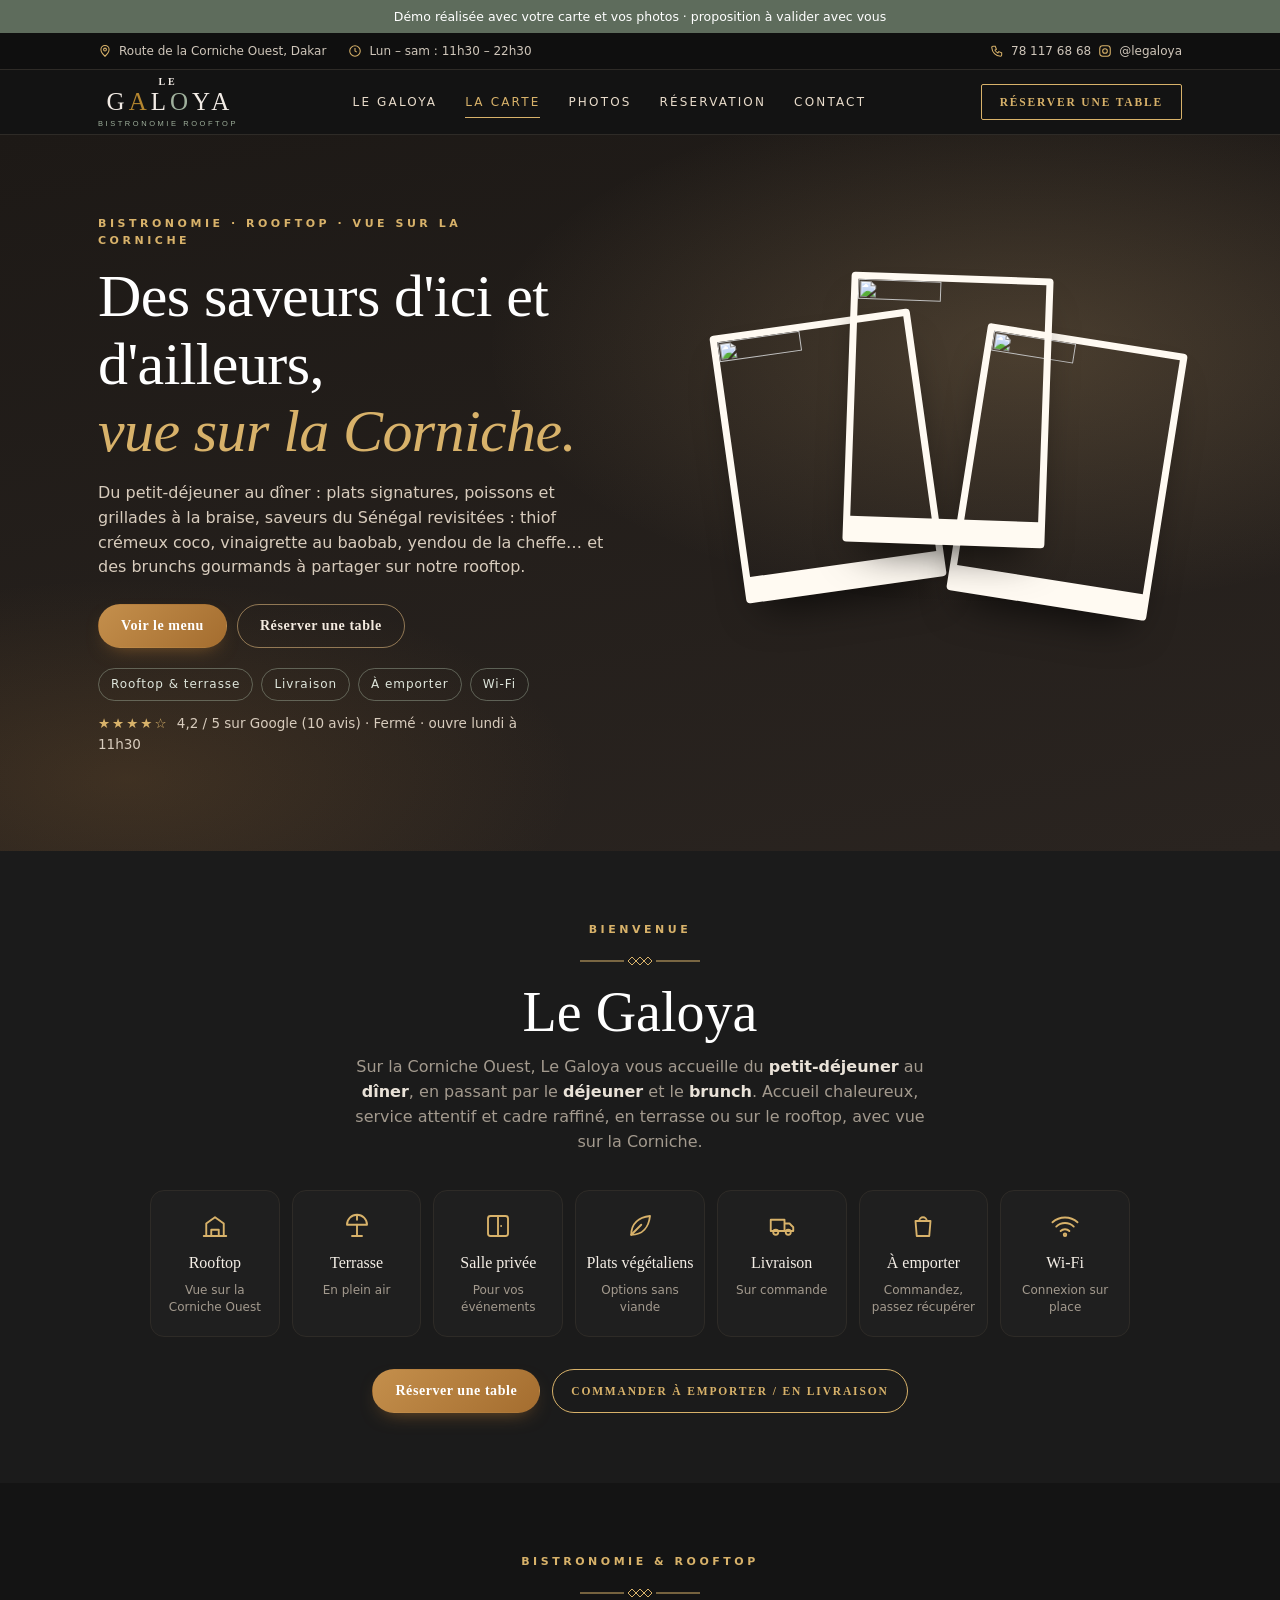
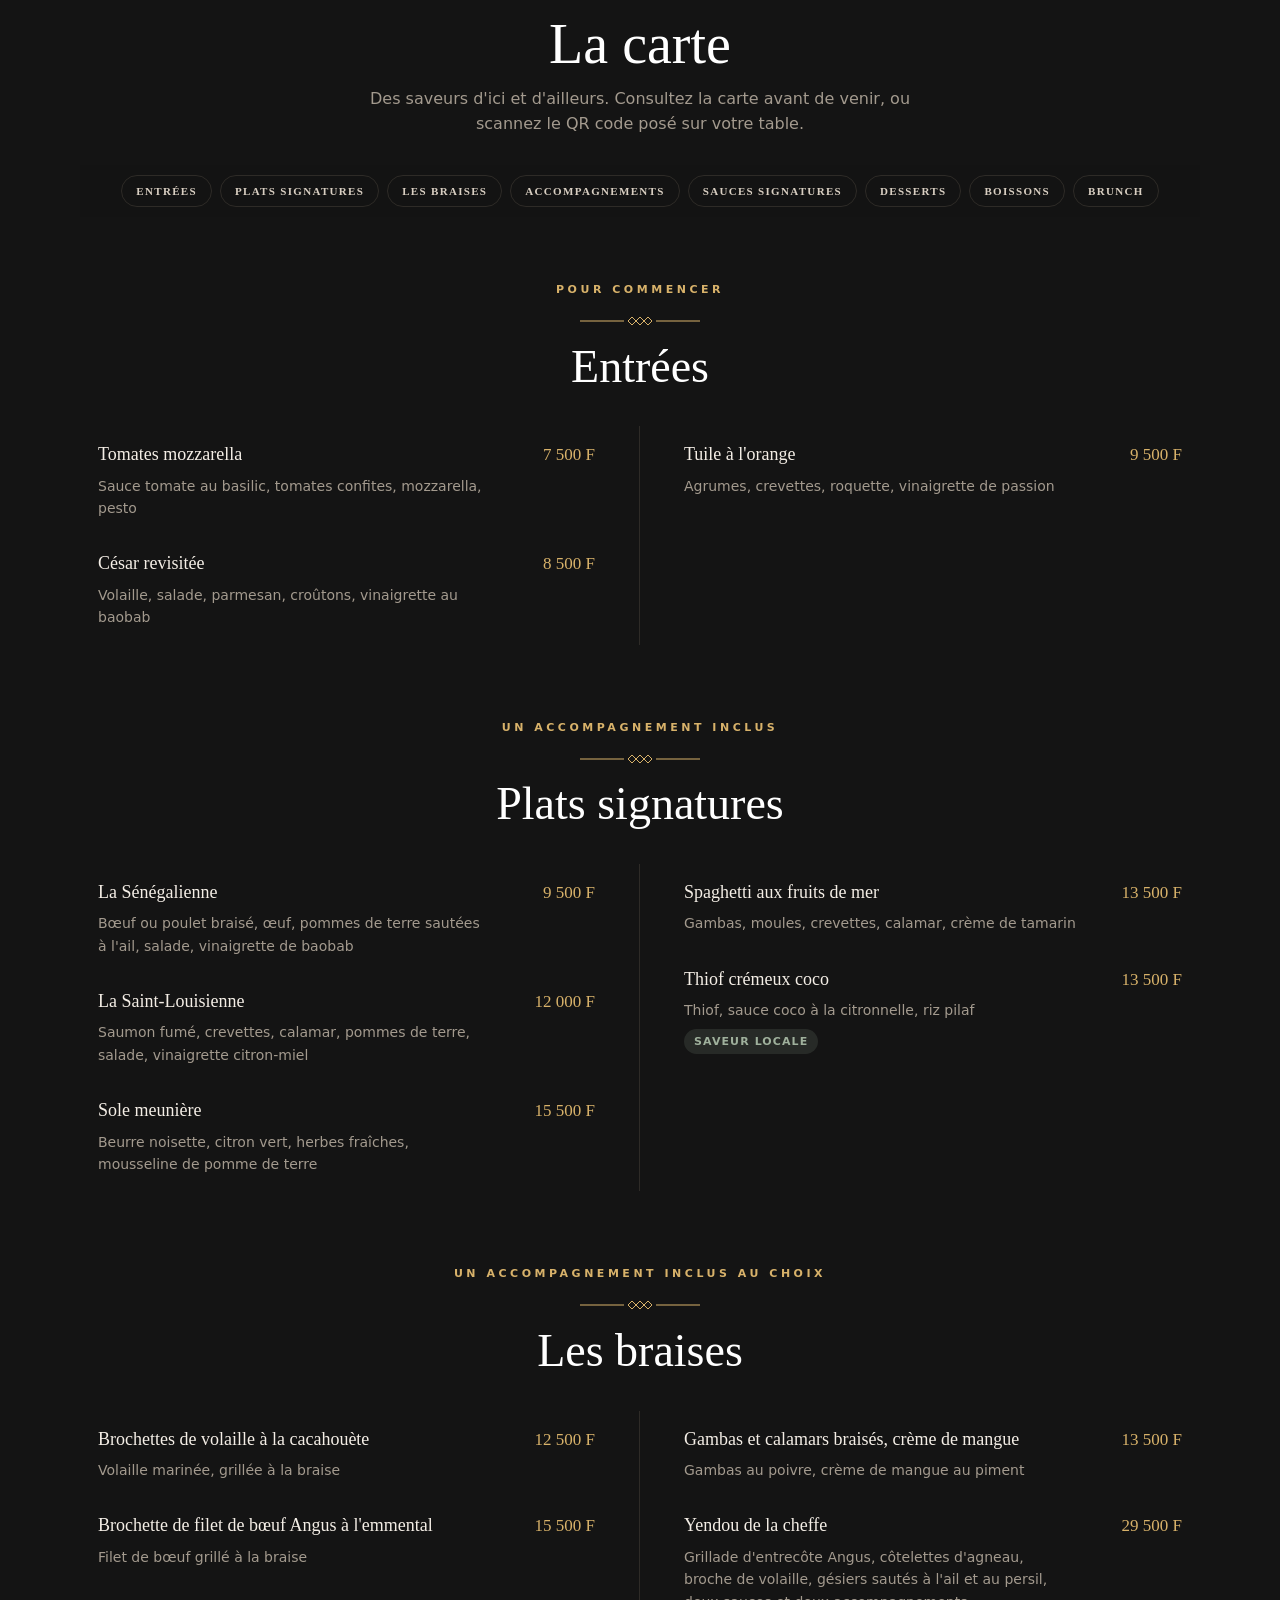
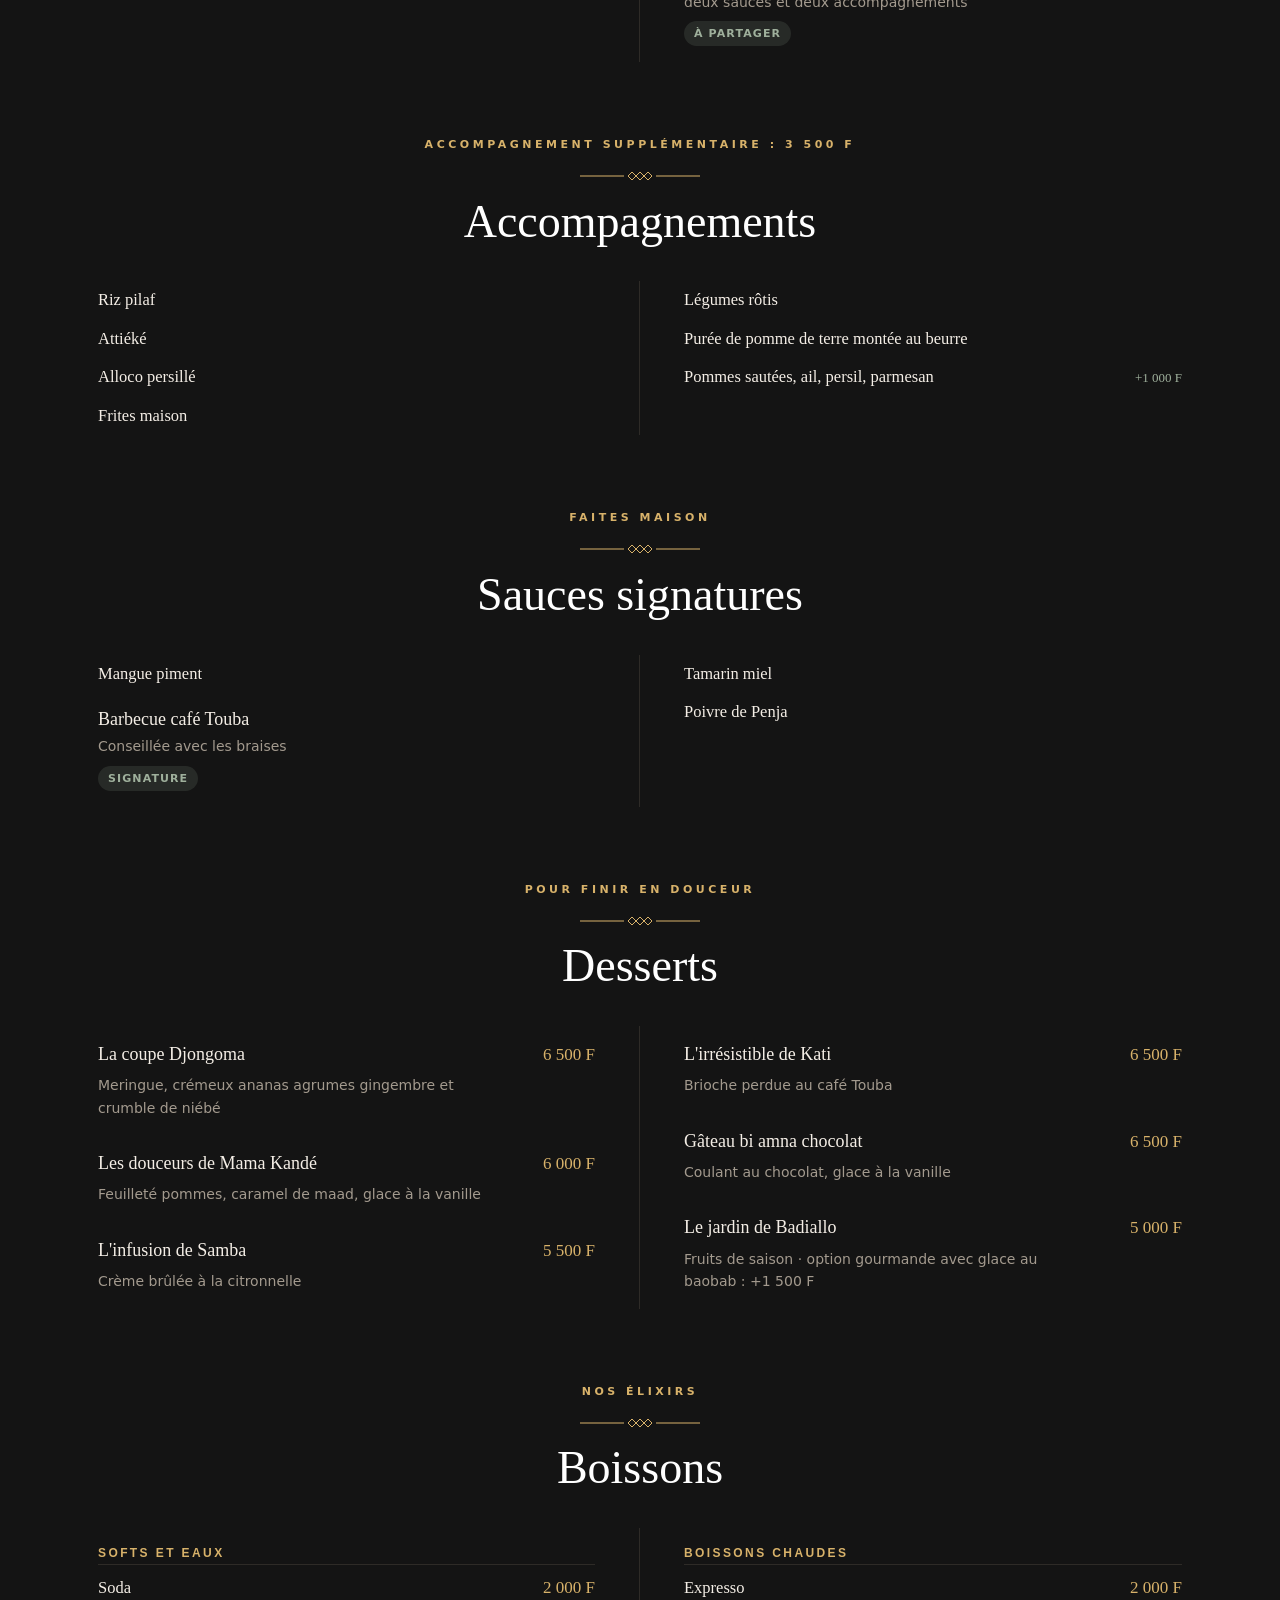
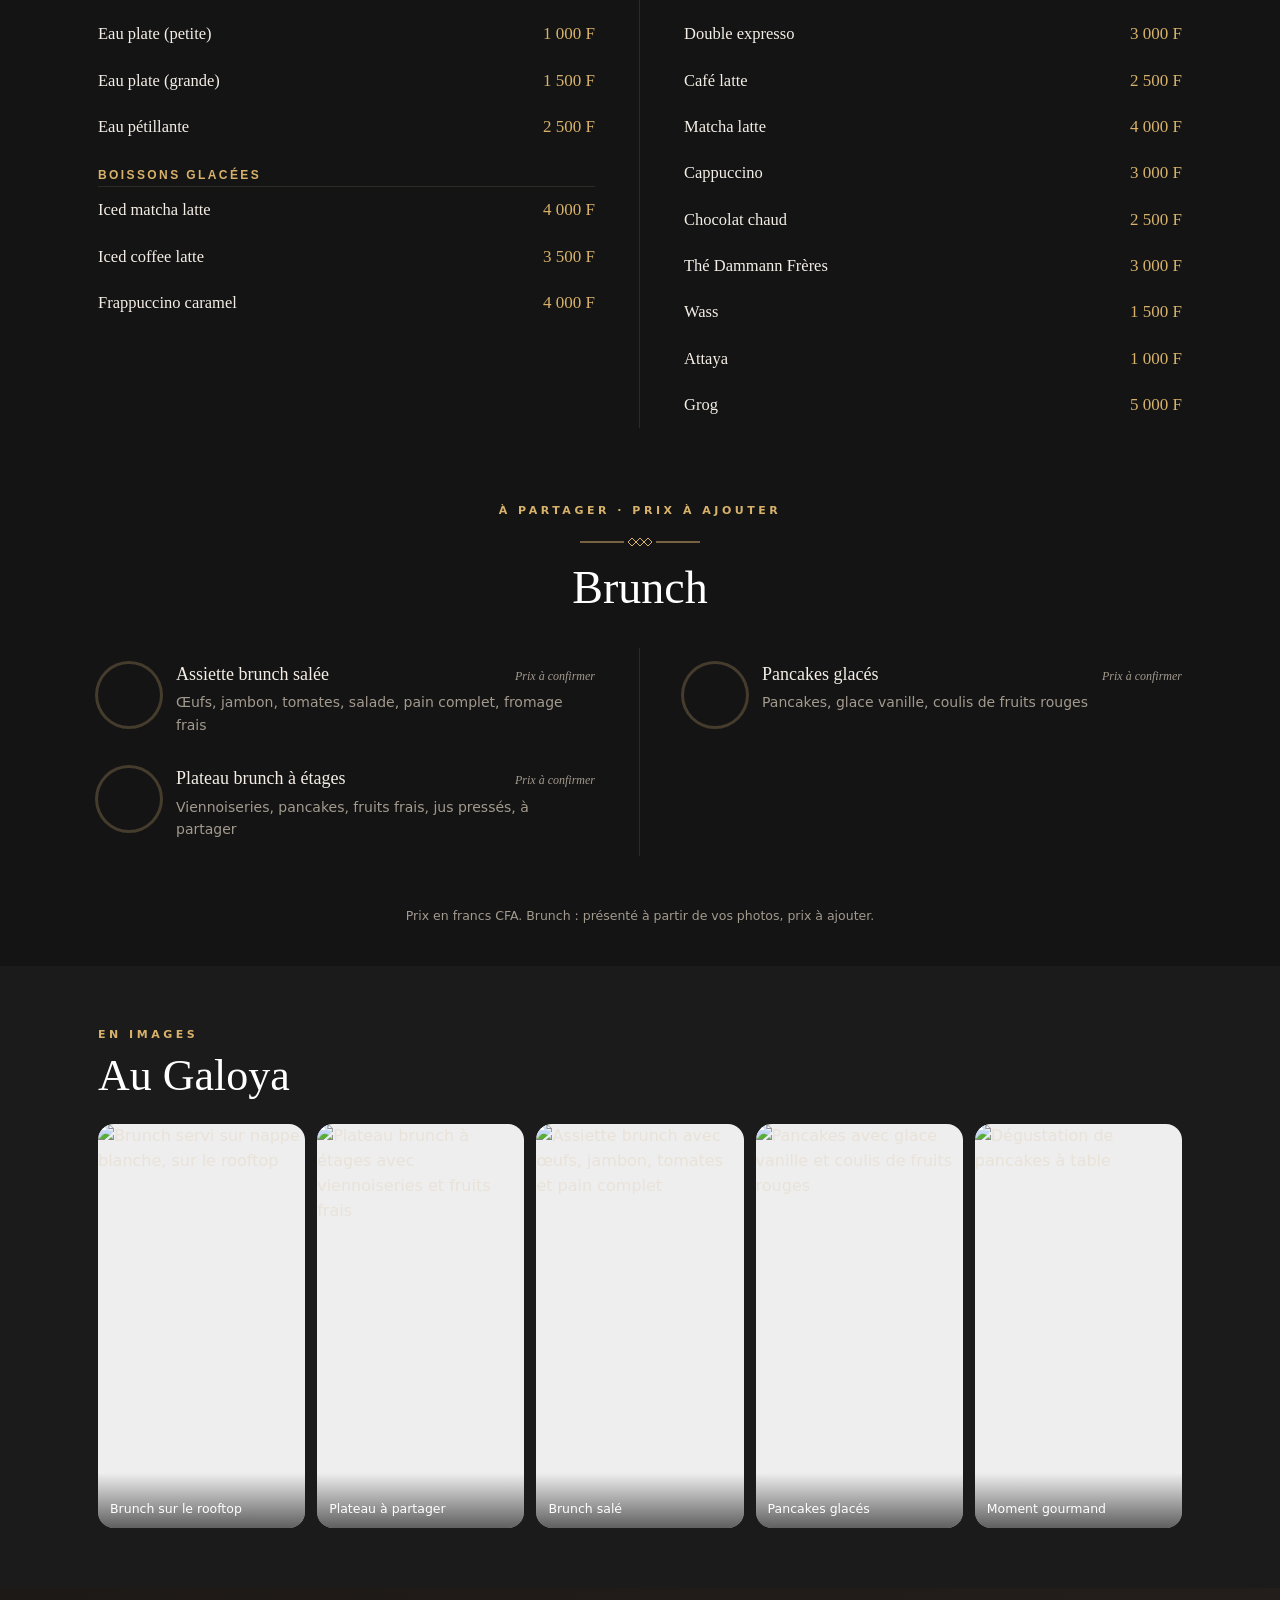
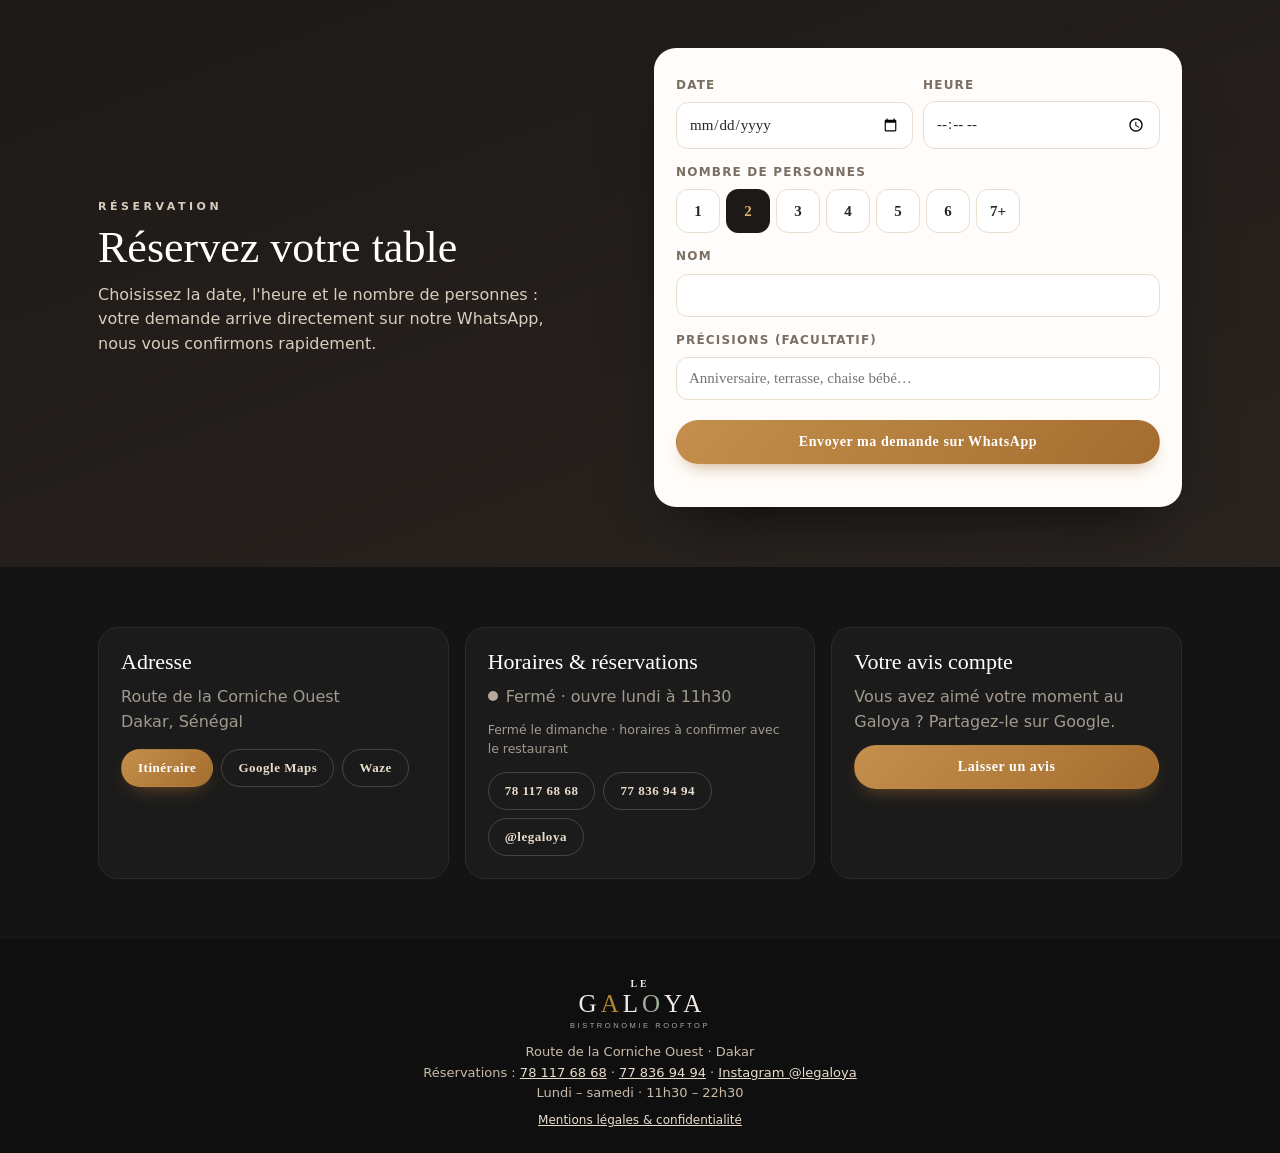
==== index.html @ 4e39c07c "Add files via upload" ====
<!doctype html>
<html lang="fr">
<head>
<meta charset="utf-8">
<meta http-equiv="Content-Security-Policy" content="default-src 'self'; script-src 'self'; style-src 'self'; font-src 'self'; img-src 'self' data:; connect-src 'self'; object-src 'none'; base-uri 'none'; form-action 'none'">
<meta name="referrer" content="strict-origin-when-cross-origin">
<meta name="viewport" content="width=device-width, initial-scale=1, viewport-fit=cover">
<title>Le Galoya · Bistronomie et rooftop, Corniche Ouest, Dakar</title>
<meta name="description" content="Le Galoya, bistronomie et rooftop avec vue sur la Corniche Ouest, sur la Route de la Corniche Ouest à Dakar : plats signatures, braises, brunch. Menu en ligne et réservation sur WhatsApp.">
<meta name="robots" content="noindex">
<meta name="theme-color" content="#f8f4f2">
<link rel="preload" href="fonts/fraunces.woff2" as="font" type="font/woff2" crossorigin>
<link rel="icon" href="favicon.svg" type="image/svg+xml">
<link rel="stylesheet" href="styles.css">
</head>
<body>
<div class="demo-bar">Démo réalisée avec votre carte et vos photos · proposition à valider avec vous</div>

<div class="infobar"><div class="wrap ib-row">
  <span><svg viewBox="0 0 24 24" aria-hidden="true"><path d="M12 21s-7-6.2-7-11.5A7 7 0 0 1 19 9.5C19 14.8 12 21 12 21z"/><circle cx="12" cy="9.5" r="2.4"/></svg>Route de la Corniche Ouest, Dakar</span>
  <span class="ib-hide"><svg viewBox="0 0 24 24" aria-hidden="true"><circle cx="12" cy="12" r="9"/><path d="M12 7v5l3 2"/></svg>Lun – sam : 11h30 – 22h30</span>
  <span class="ib-right"><a href="tel:+221781176868"><svg viewBox="0 0 24 24" aria-hidden="true"><path d="M5 4h4l2 5-2.5 1.5a11 11 0 0 0 5 5L15 13l5 2v4a2 2 0 0 1-2 2A16 16 0 0 1 3 6a2 2 0 0 1 2-2"/></svg>78 117 68 68</a><a class="ib-hide" href="https://www.instagram.com/legaloya/" target="_blank" rel="noopener"><svg viewBox="0 0 24 24" aria-hidden="true"><rect x="3" y="3" width="18" height="18" rx="5"/><circle cx="12" cy="12" r="4"/></svg>@legaloya</a></span>
</div></div>
<header class="top"><div class="wrap top-row">
  <a class="brand" href="#accueil" aria-label="Le Galoya, bistronomie rooftop"><span class="b-le" aria-hidden="true">Le</span><span class="b-word" aria-hidden="true">G<span class="lg">A</span>L<span class="ls">O</span>YA</span><small aria-hidden="true">Bistronomie rooftop</small></a>
  <nav class="nav" aria-label="Menu principal">
    <a href="#apropos">Le Galoya</a><a href="#menu" class="cur">La carte</a><a href="#galerie">Photos</a><a href="#reserver">Réservation</a><a href="#infos">Contact</a>
  </nav>
  <a class="btn btn-frame btn-sm" href="#reserver">Réserver une table</a>
</div></header>

<main id="accueil">
<section class="hero"><div class="wrap hero-grid">
  <div class="hero-text">
    <p class="kicker">Bistronomie · Rooftop · Vue sur la Corniche</p>
    <h1>Des saveurs d'ici et d'ailleurs,<br><em>vue sur la Corniche.</em></h1>
    <p>Du petit-déjeuner au dîner : plats signatures, poissons et grillades à la braise, saveurs du Sénégal revisitées : thiof crémeux coco, vinaigrette au baobab, yendou de la cheffe… et des brunchs gourmands à partager sur notre rooftop.</p>
    <div class="ctas">
      <a class="btn btn-gold" href="#menu">Voir le menu</a>
      <a class="btn btn-line" href="#reserver">Réserver une table</a>
    </div>
    <ul class="perks"><li>Rooftop &amp; terrasse</li><li>Livraison</li><li>À emporter</li><li>Wi-Fi</li></ul>
    <p class="rating"><span class="stars" aria-hidden="true">★★★★☆</span> 4,2 / 5 sur Google (10 avis) · <span id="openNow">Lun–sam · 11h30–22h30</span></p>
  </div>
  <div class="hero-photos" aria-hidden="true">
    <img class="p1" src="img/plateau-brunch.webp" alt="" width="304" height="404">
    <img class="p2" src="img/pancakes.webp" alt="" width="304" height="404">
    <img class="p3" src="img/brunch-sale.webp" alt="" width="304" height="404">
  </div>
</div></section>

<section id="apropos" class="about dark"><div class="wrap">
  <div class="m-intro"><p class="kicker">Bienvenue</p><span class="orn" aria-hidden="true"><svg viewBox="0 0 120 12"><path d="M0 6h44M76 6h44"/><path d="M48 6l4-4 4 4-4 4zM56 6l4-4 4 4-4 4zM64 6l4-4 4 4-4 4z"/></svg></span><h2>Le Galoya</h2>
  <p class="sub">Sur la Corniche Ouest, Le Galoya vous accueille du <b>petit-déjeuner</b> au <b>dîner</b>, en passant par le <b>déjeuner</b> et le <b>brunch</b>. Accueil chaleureux, service attentif et cadre raffiné, en terrasse ou sur le rooftop, avec vue sur la Corniche.</p></div>
  <ul class="services"><li><svg viewBox="0 0 24 24" aria-hidden="true"><path d="M3 20h18M5 20V10l7-5 7 5v10"/><path d="M9 20v-5h6v5"/></svg><b>Rooftop</b><span>Vue sur la Corniche Ouest</span></li><li><svg viewBox="0 0 24 24" aria-hidden="true"><path d="M12 3v4M4 11a8 8 0 0 1 16 0z"/><path d="M12 11v9M8 20h8"/></svg><b>Terrasse</b><span>En plein air</span></li><li><svg viewBox="0 0 24 24" aria-hidden="true"><rect x="4" y="4" width="16" height="16" rx="2"/><path d="M12 4v16M14.5 12h.01"/></svg><b>Salle privée</b><span>Pour vos événements</span></li><li><svg viewBox="0 0 24 24" aria-hidden="true"><path d="M5 19C5 10 11 5 20 4c-1 9-6 15-15 15z"/><path d="M5 19l8-8"/></svg><b>Plats végétaliens</b><span>Options sans viande</span></li><li><svg viewBox="0 0 24 24" aria-hidden="true"><path d="M3 7h11v9H3zM14 10h4l3 3v3h-7"/><circle cx="7" cy="17" r="2"/><circle cx="17" cy="17" r="2"/></svg><b>Livraison</b><span>Sur commande</span></li><li><svg viewBox="0 0 24 24" aria-hidden="true"><path d="M6 8h12l-1 12H7z"/><path d="M9 8a3 3 0 0 1 6 0"/></svg><b>À emporter</b><span>Commandez, passez récupérer</span></li><li><svg viewBox="0 0 24 24" aria-hidden="true"><path d="M2 9a15 15 0 0 1 20 0M5 12.5a10 10 0 0 1 14 0M8.5 16a5 5 0 0 1 7 0"/><circle cx="12" cy="19" r="1"/></svg><b>Wi-Fi</b><span>Connexion sur place</span></li></ul>
  <div class="about-cta">
    <a class="btn btn-gold" href="#reserver">Réserver une table</a>
    <a class="btn btn-frame" id="orderWa" href="#" target="_blank" rel="noopener">Commander à emporter / en livraison</a>
  </div>
</div></section>

<section id="menu" class="menu dark"><div class="wrap">
  <div class="m-intro"><p class="kicker">Bistronomie &amp; rooftop</p><span class="orn" aria-hidden="true"><svg viewBox="0 0 120 12"><path d="M0 6h44M76 6h44"/><path d="M48 6l4-4 4 4-4 4zM56 6l4-4 4 4-4 4zM64 6l4-4 4 4-4 4z"/></svg></span><h2>La carte</h2>
  <p class="sub">Des saveurs d'ici et d'ailleurs. Consultez la carte avant de venir, ou scannez le QR code posé sur votre table.</p></div>
  <nav class="tabs" id="tabs" aria-label="Catégories de la carte"></nav>
  <div id="menuList"></div>
  <p class="note">Prix en francs CFA. Brunch : présenté à partir de vos photos, prix à ajouter.</p>
</div></section>

<section id="galerie" class="gallery"><div class="wrap">
  <p class="kicker">En images</p>
  <h2>Au Galoya</h2>
  <div class="g-grid">
    <figure><img src="img/terrasse-brunch.webp" alt="Brunch servi sur nappe blanche, sur le rooftop" loading="lazy" width="304" height="404"><figcaption>Brunch sur le rooftop</figcaption></figure>
    <figure><img src="img/plateau-brunch.webp" alt="Plateau brunch à étages avec viennoiseries et fruits frais" loading="lazy" width="304" height="404"><figcaption>Plateau à partager</figcaption></figure>
    <figure><img src="img/brunch-sale.webp" alt="Assiette brunch avec œufs, jambon, tomates et pain complet" loading="lazy" width="304" height="404"><figcaption>Brunch salé</figcaption></figure>
    <figure><img src="img/pancakes.webp" alt="Pancakes avec glace vanille et coulis de fruits rouges" loading="lazy" width="304" height="404"><figcaption>Pancakes glacés</figcaption></figure>
    <figure><img src="img/pancakes-degustation.webp" alt="Dégustation de pancakes à table" loading="lazy" width="304" height="404"><figcaption>Moment gourmand</figcaption></figure>
  </div>
</div></section>

<section id="reserver" class="booking"><div class="wrap book-grid">
  <div>
    <p class="kicker light">Réservation</p>
    <h2>Réservez votre table</h2>
    <p>Choisissez la date, l'heure et le nombre de personnes : votre demande arrive directement sur notre WhatsApp, nous vous confirmons rapidement.</p>
  </div>
  <div class="book-card">
    <div class="f2">
      <div><label for="bDate">Date</label><input id="bDate" type="date"></div>
      <div><label for="bTime">Heure</label><input id="bTime" type="time" min="11:30" max="22:30" step="900"></div>
    </div>
    <label>Nombre de personnes</label>
    <div class="people" id="people" role="radiogroup" aria-label="Nombre de personnes"></div>
    <label for="bName">Nom</label><input id="bName" maxlength="50" autocomplete="name">
    <label for="bNote">Précisions (facultatif)</label><input id="bNote" maxlength="150" placeholder="Anniversaire, terrasse, chaise bébé…">
    <button class="btn btn-gold" id="bSend" type="button">Envoyer ma demande sur WhatsApp</button>
    <p class="msg" id="bMsg" role="status"></p>
  </div>
</div></section>

<section id="infos" class="infos"><div class="wrap info-grid">
  <div class="info-card">
    <h3>Adresse</h3>
    <p>Route de la Corniche Ouest<br>Dakar, Sénégal</p>
    <div class="btn-row">
      <a class="btn btn-gold" href="https://www.google.com/maps/dir/?api=1&amp;destination=14.6956129,-17.4724181" target="_blank" rel="noopener">Itinéraire</a>
      <a class="btn btn-line dark" href="https://maps.app.goo.gl/WqVSmxfr7wGy9FrMA" target="_blank" rel="noopener">Google Maps</a>
      <a class="btn btn-line dark" href="https://waze.com/ul?ll=14.6956129,-17.4724181&amp;navigate=yes" target="_blank" rel="noopener">Waze</a>
    </div>
  </div>
  <div class="info-card">
    <h3>Horaires &amp; réservations</h3>
    <p><span class="dot" id="openDot"></span><span id="openTxt">Lundi – samedi · 11h30 – 22h30</span></p>
    <p class="small">Fermé le dimanche · horaires à confirmer avec le restaurant</p>
    <div class="btn-row">
      <a class="btn btn-line dark" href="tel:+221781176868">78 117 68 68</a>
      <a class="btn btn-line dark" href="tel:+221778369494">77 836 94 94</a>
      <a class="btn btn-line dark" href="https://www.instagram.com/legaloya/" target="_blank" rel="noopener">@legaloya</a>
    </div>
  </div>
  <div class="info-card">
    <h3>Votre avis compte</h3>
    <p>Vous avez aimé votre moment au Galoya ? Partagez-le sur Google.</p>
    <a class="btn btn-gold" href="https://maps.app.goo.gl/WqVSmxfr7wGy9FrMA" target="_blank" rel="noopener">Laisser un avis</a>
  </div>
</div></section>
</main>

<footer class="foot"><div class="wrap">
  <p class="brand foot-brand"><span class="sr">Le Galoya</span><span class="b-le" aria-hidden="true">Le</span><span class="b-word" aria-hidden="true">G<span class="lg">A</span>L<span class="ls">O</span>YA</span><small aria-hidden="true">Bistronomie rooftop</small></p>
  <p>Route de la Corniche Ouest · Dakar</p>
  <p>Réservations : <a href="tel:+221781176868">78 117 68 68</a> · <a href="tel:+221778369494">77 836 94 94</a> · <a href="https://www.instagram.com/legaloya/" target="_blank" rel="noopener">Instagram @legaloya</a></p>
  <p>Lundi – samedi · 11h30 – 22h30</p>
  <p class="foot-legal"><a href="mentions-legales.html">Mentions légales &amp; confidentialité</a></p>
</div></footer>

<nav class="tabbar" aria-label="Navigation">
  <a href="#accueil">Accueil</a><a href="#menu">Menu</a><a href="#reserver" class="hl">Réserver</a><a href="#infos">Infos</a>
</nav>
<div class="toast" id="toast" role="status"></div>
<script src="app.js"></script>
</body>
</html>
---- styles.css ----
@font-face{font-family:Inter;font-weight:400 600;font-display:swap;src:url(fonts/inter.woff2) format("woff2")}
@font-face{font-family:Fraunces;font-weight:400 700;font-display:swap;src:url(fonts/fraunces.woff2) format("woff2")}

:root{
  --night:#1d1916; --night2:#2a2420; --cream:#faf6f0; --paper:#fffdf9; --ink:#2b2622; --muted:#7b6f64;
  --gold:#b5862f; --gold-l:#d9b27a; --line:#e8ddcf; --ok:#2e8b57;
}
*{box-sizing:border-box;margin:0;padding:0}
html{scroll-behavior:smooth;scroll-padding-top:72px}
body{background:var(--cream);color:var(--ink);font:16px/1.55 Inter,system-ui,sans-serif;-webkit-font-smoothing:antialiased;padding-bottom:64px}
@media(min-width:800px){body{padding-bottom:0}}
h1,h2,h3{font-family:Fraunces,Georgia,serif;font-weight:500;line-height:1.12}
a{color:inherit}
img{display:block;max-width:100%}
.wrap{max-width:1120px;margin:0 auto;padding:0 18px}

.demo-bar{background:var(--gold);color:#fff;font-size:12.5px;text-align:center;padding:7px 16px}

/* En-tête */
.top{position:sticky;top:0;z-index:20;background:rgba(29,25,22,.92);backdrop-filter:blur(8px);color:#f3eadf;border-bottom:1px solid rgba(217,178,122,.18)}
.top-row{display:flex;align-items:center;justify-content:space-between;gap:14px;height:64px}
.brand{font-family:Fraunces,serif;font-size:24px;letter-spacing:.22em;text-transform:uppercase;text-decoration:none;line-height:1;position:relative;padding-top:8px}
.brand .b-le{position:absolute;top:-4px;left:50%;transform:translateX(-50%);font-size:9px;letter-spacing:.3em}
.brand small{display:block;font:500 8.5px Inter;letter-spacing:.32em;color:var(--gold-l);margin-top:5px;text-align:center}
.nav{display:none;gap:30px}
.nav a{text-decoration:none;font-size:13px;letter-spacing:.14em;text-transform:uppercase;color:#e9dccb}
.nav a:hover{color:var(--gold-l)}
@media(min-width:800px){.nav{display:flex}}

/* Boutons */
.btn{display:inline-flex;align-items:center;justify-content:center;gap:8px;border-radius:999px;padding:13px 22px;font:600 14px Inter;letter-spacing:.04em;text-decoration:none;cursor:pointer;border:1px solid transparent}
.btn-gold{background:linear-gradient(135deg,#c48f4c,#a46d2f);color:#fff;box-shadow:0 8px 20px -10px rgba(164,109,47,.8)}
.btn-line{border-color:rgba(217,178,122,.6);color:#f3eadf;background:transparent}
.btn-line.dark{color:var(--ink);border-color:var(--line);background:var(--paper)}
.btn-sm{padding:9px 16px;font-size:13px}

/* Hero rooftop du soir */
.hero{background:
  radial-gradient(ellipse 70% 60% at 80% 30%,rgba(217,178,122,.22),transparent 60%),
  radial-gradient(ellipse 50% 40% at 10% 90%,rgba(176,122,58,.18),transparent 70%),
  linear-gradient(170deg,var(--night) 0%,var(--night2) 100%);color:#f3eadf;padding:46px 0 64px;overflow:hidden}
.hero-grid{display:grid;gap:44px;align-items:center}
@media(min-width:860px){.hero-grid{grid-template-columns:1.1fr .9fr}.hero{padding:80px 0 96px}}
.kicker{font-size:12px;font-weight:600;letter-spacing:.24em;text-transform:uppercase;color:var(--gold)}
.hero .kicker,.kicker.light{color:var(--gold-l)}
.hero h1{font-size:clamp(34px,6.6vw,60px);margin:14px 0 16px;color:#fff;letter-spacing:-.01em}
.hero h1 em{font-style:italic;color:var(--gold-l)}
.hero-text>p{color:#d8ccbd;max-width:52ch}
.ctas{display:flex;flex-wrap:wrap;gap:10px;margin:24px 0 18px}
.perks{display:flex;flex-wrap:wrap;gap:8px;list-style:none;margin-top:20px}
.perks li{font-size:12px;letter-spacing:.08em;border:1px solid rgba(217,178,122,.35);color:#eadcc8;border-radius:999px;padding:6px 12px}
.rating{font-size:13.5px;color:#cbbba8;margin-top:12px}
.stars{color:var(--gold-l);letter-spacing:2px;margin-right:4px}
/* Photos façon instantanés, adaptées à des images de petite taille */
.hero-photos{position:relative;height:340px;max-width:460px;width:100%;justify-self:center}
.hero-photos img{position:absolute;width:44%;border:7px solid #fffaf2;border-bottom-width:26px;border-radius:4px;box-shadow:0 24px 40px -18px rgba(0,0,0,.7)}
.hero-photos .p1{left:28%;top:0;transform:rotate(2deg);z-index:2}
.hero-photos .p2{left:2%;top:46px;transform:rotate(-8deg)}
.hero-photos .p3{right:2%;top:62px;transform:rotate(9deg)}
@media(min-width:860px){.hero-photos{height:420px}}

/* Carte */
section{padding:60px 0}
section h2{font-size:clamp(30px,5vw,44px);margin:8px 0 10px}
.sub{color:var(--muted);max-width:56ch}
.menu{background:var(--cream)}
.tabs{display:flex;gap:8px;overflow-x:auto;margin:24px -18px 6px;padding:2px 18px 8px;scrollbar-width:none}
.tabs::-webkit-scrollbar{display:none}
.tab{flex:none;border:1px solid var(--line);background:var(--paper);border-radius:999px;padding:10px 18px;font:600 12.5px Inter;letter-spacing:.12em;text-transform:uppercase;cursor:pointer;color:var(--ink)}
.tab[aria-selected=true]{background:var(--night);color:var(--gold-l);border-color:var(--night)}
.menu-list{background:var(--paper);border:1px solid var(--line);border-radius:22px;padding:8px 20px;margin-top:10px;box-shadow:0 20px 40px -32px rgba(43,38,34,.5)}
.cat-note{font-size:13px;font-style:italic;color:var(--gold);padding:14px 0 4px;font-family:Fraunces,serif}
.dish{display:flex;gap:14px;padding:18px 0;border-bottom:1px dashed var(--line)}
.dish:last-child{border-bottom:0}
.dish img{width:74px;height:74px;object-fit:cover;border-radius:12px;flex:none}
.dish-txt{flex:1;min-width:0}
.dish-head{display:flex;align-items:baseline;gap:10px}
.dish h3{font-size:18px;font-weight:600;min-width:0;overflow-wrap:anywhere}
.dots{flex:1;border-bottom:1.5px dotted #cdbda8;transform:translateY(-4px);min-width:12px}
.price{font-family:Fraunces,serif;font-weight:600;color:var(--gold);white-space:nowrap;font-size:17px}
.price.tbc{font-family:Inter;font-size:12px;font-weight:500;color:var(--muted);font-style:italic}
.dish p{color:var(--muted);font-size:14.5px;margin-top:4px}
.tag{display:inline-block;margin-top:8px;font-size:11px;font-weight:600;letter-spacing:.1em;text-transform:uppercase;color:var(--gold);background:#f6ead9;border-radius:999px;padding:4px 10px}
.note{font-size:12.5px;color:var(--muted);margin-top:14px}
@media(min-width:800px){.menu-list{padding:12px 34px}}

/* Galerie */
.gallery{background:var(--paper)}
.g-grid{display:grid;grid-template-columns:repeat(2,minmax(0,1fr));gap:12px;margin-top:24px}
@media(min-width:800px){.g-grid{grid-template-columns:repeat(5,minmax(0,1fr))}}
.g-grid figure{position:relative;border-radius:16px;overflow:hidden;background:#eee}
.g-grid img{width:100%;aspect-ratio:3/4;object-fit:cover;transition:transform .4s}
.g-grid figure:hover img{transform:scale(1.04)}
.g-grid figcaption{position:absolute;left:0;right:0;bottom:0;padding:26px 12px 10px;font-size:12.5px;color:#fff;background:linear-gradient(transparent,rgba(0,0,0,.6))}

/* Réservation */
.booking{background:linear-gradient(160deg,var(--night),var(--night2));color:#f3eadf}
.book-grid{display:grid;gap:28px;align-items:center}
@media(min-width:860px){.book-grid{grid-template-columns:1fr 1fr}}
.booking h2{color:#fff}
.booking .book-grid>div>p{color:#d8ccbd;max-width:46ch}
.book-card{background:var(--paper);color:var(--ink);border-radius:22px;padding:22px;display:grid;gap:8px;box-shadow:0 30px 60px -30px rgba(0,0,0,.8)}
.book-card label{font-size:12px;font-weight:600;letter-spacing:.1em;text-transform:uppercase;color:var(--muted);margin-top:6px}
.book-card input{width:100%;border:1px solid var(--line);border-radius:12px;padding:12px;font:15px Inter;background:#fff;color:var(--ink)}
.f2{display:grid;grid-template-columns:1fr 1fr;gap:10px}
.f2>div{display:grid;gap:6px}
.people{display:flex;flex-wrap:wrap;gap:6px}
.people button{min-width:44px;height:44px;border-radius:12px;border:1px solid var(--line);background:#fff;font:600 15px Inter;cursor:pointer;color:var(--ink)}
.people button[aria-checked=true]{background:var(--night);color:var(--gold-l);border-color:var(--night)}
.book-card .btn{margin-top:12px;width:100%}
.msg{color:#b3261e;font-size:13px;min-height:1em}

/* Infos */
.info-grid{display:grid;gap:16px}
@media(min-width:860px){.info-grid{grid-template-columns:repeat(3,1fr)}}
.info-card{background:var(--paper);border:1px solid var(--line);border-radius:20px;padding:22px;display:flex;flex-direction:column;gap:10px}
.info-card h3{font-size:22px}
.info-card p{color:var(--muted)}
.info-card .small{font-size:12.5px}
.btn-row{display:flex;flex-wrap:wrap;gap:8px;margin-top:4px}
.btn-row .btn{padding:10px 16px;font-size:13px}
.dot{display:inline-block;width:10px;height:10px;border-radius:50%;background:#b9a79b;margin-right:8px;vertical-align:1px}
.dot.on{background:var(--ok);box-shadow:0 0 0 4px rgba(46,139,87,.15)}

.foot{background:var(--night);color:#cbbba8;text-align:center;padding:34px 0 24px;font-size:13px}
.foot-brand{color:#f3eadf;margin-bottom:6px;display:inline-block}
.foot a{color:#e9dccb}

/* Barre du bas (téléphone) */
.tabbar{position:fixed;left:0;right:0;bottom:0;z-index:30;display:grid;grid-template-columns:repeat(4,1fr);background:rgba(29,25,22,.96);padding:8px 6px calc(8px + env(safe-area-inset-bottom));border-top:1px solid rgba(217,178,122,.2)}
.tabbar a{text-align:center;text-decoration:none;color:#d8ccbd;font-size:12px;letter-spacing:.06em;padding:8px 0;border-radius:10px}
.tabbar a.hl{background:linear-gradient(135deg,#c48f4c,#a46d2f);color:#fff;font-weight:600}
@media(min-width:800px){.tabbar{display:none}}

.toast{position:fixed;left:50%;bottom:84px;transform:translateX(-50%) translateY(16px);background:var(--night);color:#fff;padding:11px 18px;border-radius:999px;font-size:14px;opacity:0;transition:.2s;pointer-events:none;z-index:60;max-width:calc(100% - 32px);text-align:center}
.toast.show{opacity:1;transform:translateX(-50%)}
@media (prefers-reduced-motion:reduce){*{transition:none!important;scroll-behavior:auto!important}}

/* ===== Identité du logo Le Galoya : noir, A doré, O vert sauge, fond crème ===== */
:root{--gold:#b5862f;--gold-l:#d8b26a;--sage:#5e6c5c;--sage-l:#9fb09c;--cream:#f8f4f2;--paper:#fffdfb}
.brand{display:inline-flex;flex-direction:column;align-items:center;letter-spacing:0;padding-top:0;font-family:Fraunces,Georgia,serif;text-transform:uppercase;line-height:1}
.brand .b-le{position:static;transform:none;font-size:10px;font-weight:600;letter-spacing:.28em;margin-bottom:2px}
.b-word{font-size:25px;font-weight:500;letter-spacing:.16em;margin-right:-.16em;font-variation-settings:"opsz" 144}
.lg{color:var(--gold)} .ls{color:var(--sage)}
.brand small{font:500 7.5px Inter,sans-serif;letter-spacing:.34em;margin-top:5px;color:var(--sage)}
/* En-tête clair, aux couleurs du logo */
.top{background:rgba(248,244,242,.95);color:#151515;border-bottom:1px solid #e7dfda}
.top .brand{color:#151515}
.nav a{color:#2b2b2b}
.nav a:hover{color:var(--gold)}
.top .btn-gold{box-shadow:none}
/* Pied de page sombre : lettres crème, A et O gardent leurs couleurs */
.foot .brand{color:#f3ece6}
.foot .ls{color:var(--sage-l)}
.foot .brand small{color:var(--sage-l)}
.foot-brand{margin-bottom:12px}
/* Touches vert sauge */
.perks li{border-color:rgba(159,176,156,.45);color:#dfe6dc}
.tag{color:var(--sage);background:#e9eee7}
.cat-note{color:var(--sage)}
.demo-bar{background:var(--sage)}
.dish.simple{padding:12px 0}
.dish.simple h3{font-size:16.5px;font-weight:500}
.price.extra{font-family:Inter;font-size:13px;color:var(--sage)}
.grp{font:600 12px Inter,sans-serif;letter-spacing:.2em;text-transform:uppercase;color:var(--sage);padding:22px 0 4px;border-bottom:1px solid var(--line)}
.grp+.dish{border-top:0}

/* ===================== Thème sombre façon carte de restaurant ===================== */
:root{--bg-d:#141414;--bg-d2:#1b1b1b;--line-d:#2e2b27;--txt-d:#e9e2d8;--mut-d:#a39a8e}
body{background:var(--bg-d);color:var(--txt-d)}
.demo-bar{background:var(--sage)}
/* Bandeau d'infos */
.infobar{background:#0f0f0f;color:#cfc6ba;font-size:12px;border-bottom:1px solid var(--line-d)}
.ib-row{display:flex;align-items:center;gap:22px;height:36px;white-space:nowrap;overflow:hidden}
.infobar span,.infobar a{display:inline-flex;align-items:center;gap:7px;text-decoration:none;color:inherit}
.infobar svg{width:14px;height:14px;fill:none;stroke:var(--gold-l);stroke-width:1.8;flex:none}
.ib-right{margin-left:auto;gap:20px}
@media(max-width:700px){.ib-hide{display:none!important}.ib-row{justify-content:space-between;gap:10px;font-size:11.5px}.ib-right{margin-left:0}}
/* En-tête sombre : logo crème, A doré, O sauge */
.top{background:rgba(20,20,20,.94);border-bottom:1px solid var(--line-d)}
.top .brand{color:#f3ece6}
.top .ls{color:var(--sage-l)}
.top .brand small{color:var(--sage-l)}
.nav{gap:28px}
.nav a{color:#e9dccb;font-size:12px;letter-spacing:.18em;padding:6px 0;border-bottom:1px solid transparent}
.nav a.cur,.nav a:hover{color:var(--gold-l);border-bottom-color:var(--gold-l)}
.btn-frame{border:1px solid var(--gold-l);color:var(--gold-l);background:transparent;border-radius:2px;letter-spacing:.16em;text-transform:uppercase;font-size:11.5px;padding:11px 18px}
.btn-frame:hover{background:var(--gold-l);color:#141414}
@media(max-width:520px){.top .btn-frame{padding:9px 12px;font-size:10.5px;letter-spacing:.1em}}

/* Carte */
.menu.dark{background:var(--bg-d);color:var(--txt-d);padding:70px 0 40px;position:relative}
.m-intro{text-align:center;max-width:640px;margin:0 auto}
.m-intro h2{color:#fff;font-size:clamp(36px,6vw,56px);margin:6px 0 12px}
.m-intro .sub{color:var(--mut-d);margin:0 auto}
.kicker{font-size:11px;letter-spacing:.32em}
.dark .kicker{color:var(--gold-l)}
.orn{display:block;width:120px;margin:12px auto 6px}
.orn svg{width:120px;height:12px;fill:none;stroke:var(--gold-l);stroke-width:1}
/* Raccourcis vers les catégories */
.menu .tabs{position:sticky;top:64px;z-index:5;background:rgba(20,20,20,.94);backdrop-filter:blur(6px);margin:28px -18px 0;padding:10px 18px;justify-content:flex-start}
@media(min-width:900px){.menu .tabs{justify-content:center;flex-wrap:wrap}}
.menu .tab{background:transparent;border:1px solid var(--line-d);color:#d9cfc2;text-decoration:none;font-size:11px;padding:9px 14px}
.menu .tab:hover{border-color:var(--gold-l);color:var(--gold-l)}
/* Sections de la carte */
.m-sec{padding:64px 0 10px;text-align:center;scroll-margin-top:120px}
.m-title{font-family:Fraunces,Georgia,serif;font-weight:400;font-size:clamp(32px,5vw,46px);color:#fff;margin:4px 0 34px}
.m-grid{display:grid;gap:0;text-align:left}
@media(min-width:860px){.m-grid{grid-template-columns:1fr 1fr}.m-grid .m-col:first-child{padding-right:44px;border-right:1px solid var(--line-d)}.m-grid .m-col:last-child{padding-left:44px}}
.dark .dish{border-bottom:0;padding:16px 0;gap:16px}
.dark .dish.simple{padding:10px 0}
.dark .dish img{width:62px;height:62px;border-radius:50%;object-fit:cover;box-shadow:0 0 0 3px rgba(217,178,122,.25)}
.dark .dish-head{display:flex;align-items:baseline;justify-content:space-between;gap:16px}
.dark .dish h3{font-family:Fraunces,Georgia,serif;font-size:18px;font-weight:500;color:#f4eee6}
.dark .dish.simple h3{font-size:16.5px;font-weight:400}
.dark .dish p{color:var(--mut-d);font-size:14px;line-height:1.6;margin-top:6px;max-width:44ch}
.dark .price{font-family:Fraunces,Georgia,serif;color:var(--gold-l);font-size:17px;font-weight:500;white-space:nowrap}
.dark .price.extra{font-family:Inter;font-size:13px;color:var(--sage-l)}
.dark .price.tbc{color:var(--mut-d);font-size:12px}
.dark .tag{background:rgba(159,176,156,.14);color:var(--sage-l)}
.dark .grp{color:var(--gold-l);border-bottom-color:var(--line-d);padding-top:18px}
.menu .note{text-align:center;color:var(--mut-d);margin-top:40px}

/* Galerie, infos, pied de page en sombre */
.gallery{background:var(--bg-d2)}
.gallery h2,.infos h3{color:#fff}
.gallery .kicker{color:var(--gold-l)}
.infos{background:var(--bg-d)}
.info-card{background:var(--bg-d2);border-color:var(--line-d)}
.info-card p{color:var(--mut-d)}
.btn-line.dark{background:transparent;color:#e9dccb;border-color:#4a443d}
.foot{background:#0f0f0f}

/* Présentation & services */
.about.dark{background:var(--bg-d2);padding:70px 0}
.about .sub b{color:var(--txt-d);font-weight:600}
.services{list-style:none;display:grid;grid-template-columns:repeat(2,minmax(0,1fr));gap:12px;margin:36px auto 0;max-width:980px}
@media(min-width:700px){.services{grid-template-columns:repeat(4,minmax(0,1fr))}}
@media(min-width:1000px){.services{grid-template-columns:repeat(7,minmax(0,1fr))}}
.services li{display:flex;flex-direction:column;align-items:center;text-align:center;gap:6px;padding:20px 10px;border:1px solid var(--line-d);border-radius:14px;background:rgba(255,255,255,.02)}
.services svg{width:30px;height:30px;fill:none;stroke:var(--gold-l);stroke-width:1.5;stroke-linecap:round;stroke-linejoin:round;margin-bottom:4px}
.services b{font-family:Fraunces,serif;font-weight:500;font-size:16px;color:#f4eee6}
.services span{font-size:12px;color:var(--mut-d);line-height:1.4}
.about-cta{display:flex;flex-wrap:wrap;justify-content:center;gap:12px;margin-top:32px}
.about-cta .btn-frame{border-radius:999px}

/* Pages 404 et mentions légales */
.nf-body,.legal-body{padding-bottom:0}
.nf{min-height:100vh;display:flex;flex-direction:column;align-items:center;justify-content:center;gap:16px;text-align:center;padding:24px;color:var(--txt-d)}
.nf .brand{color:#f3ece6}.nf .ls{color:var(--sage-l)}.nf .brand small{color:var(--sage-l)}
.nf h1{font-size:clamp(28px,6vw,42px);color:#fff}
.nf p{color:var(--mut-d)}
.legal{max-width:780px;padding-top:32px;padding-bottom:48px;color:var(--txt-d)}
.legal h1{font-size:clamp(28px,6vw,40px);color:#fff;margin:14px 0 6px}
.legal h2{font-size:22px;color:#fff;margin:28px 0 8px}
.legal p,.legal li{color:var(--mut-d);margin-bottom:8px}
.legal ul{padding-left:20px}
.legal a{color:var(--gold-l)}
.legal .small{font-size:13px}
.foot-legal{margin-top:8px;font-size:12px}

/* Corrections audit */
.hero-photos img{height:auto;aspect-ratio:3/4;object-fit:cover}
.sr{position:absolute;width:1px;height:1px;overflow:hidden;clip:rect(0 0 0 0);white-space:nowrap}
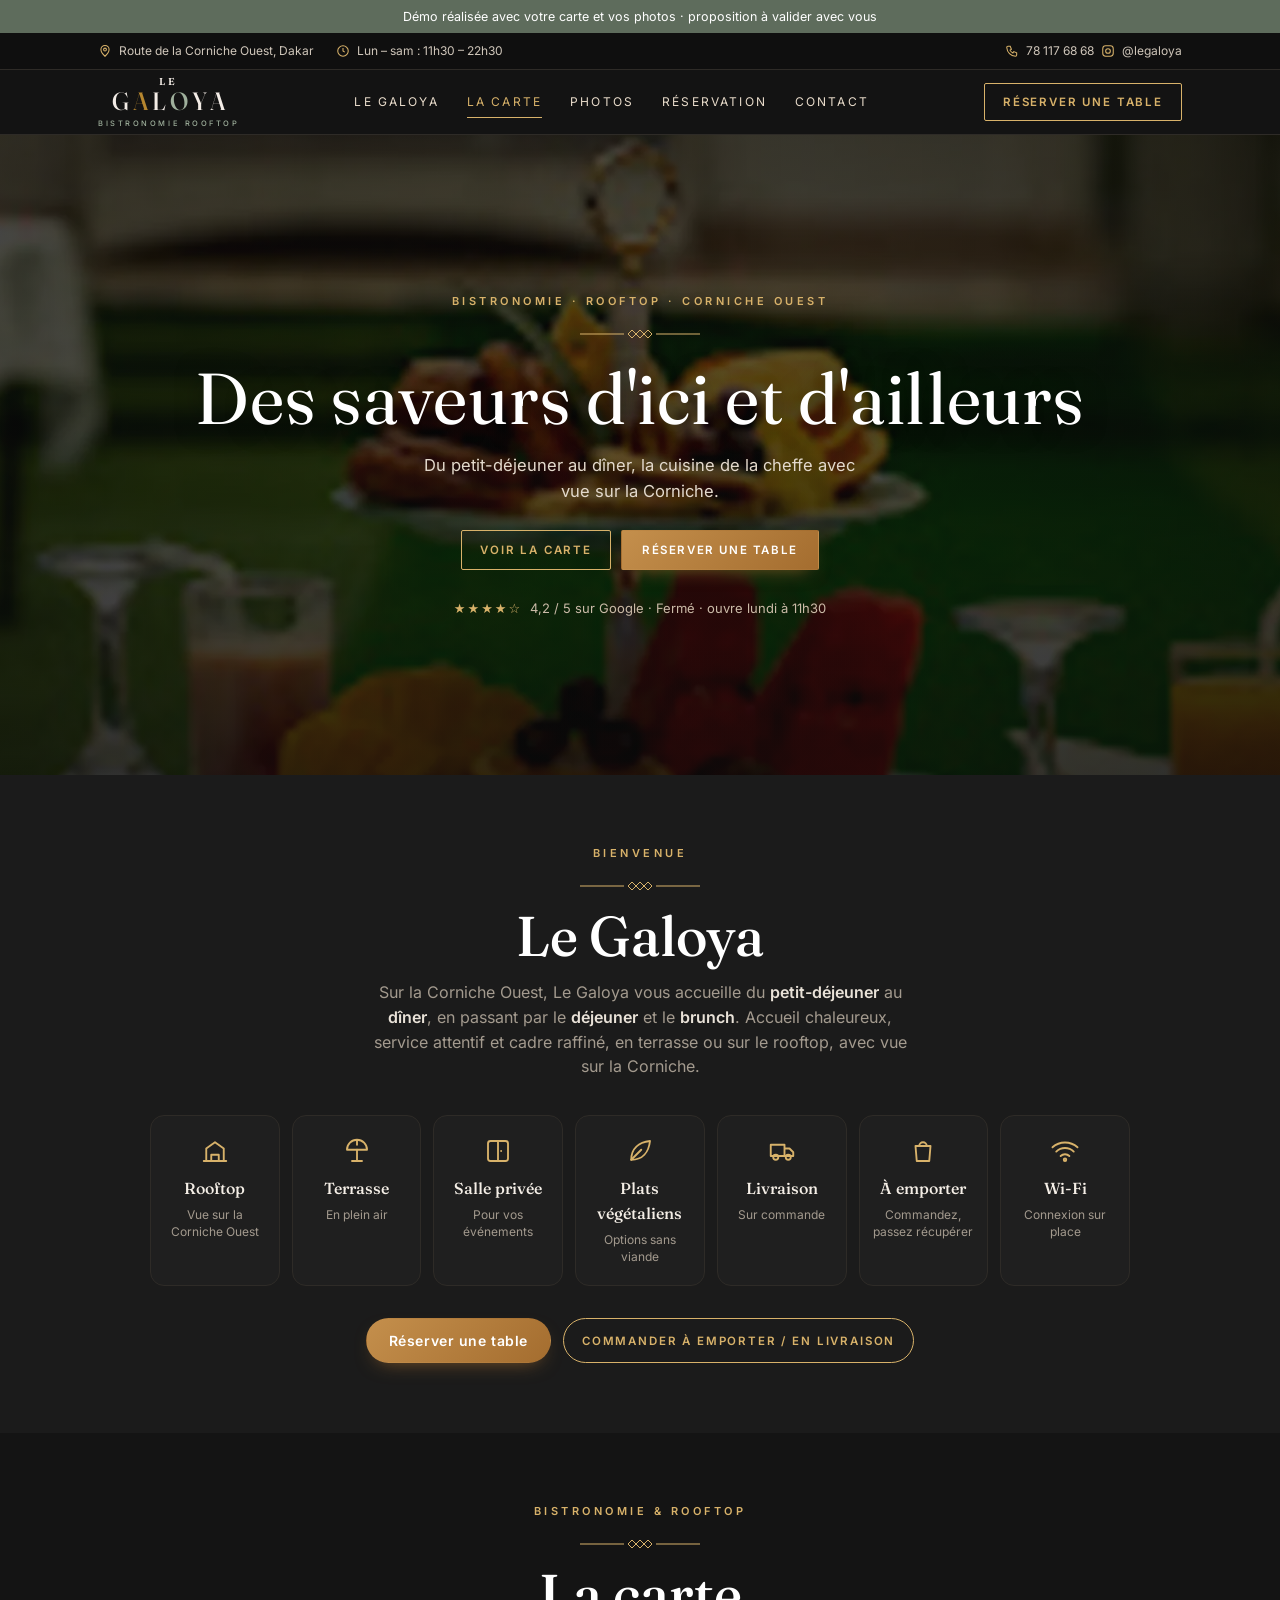
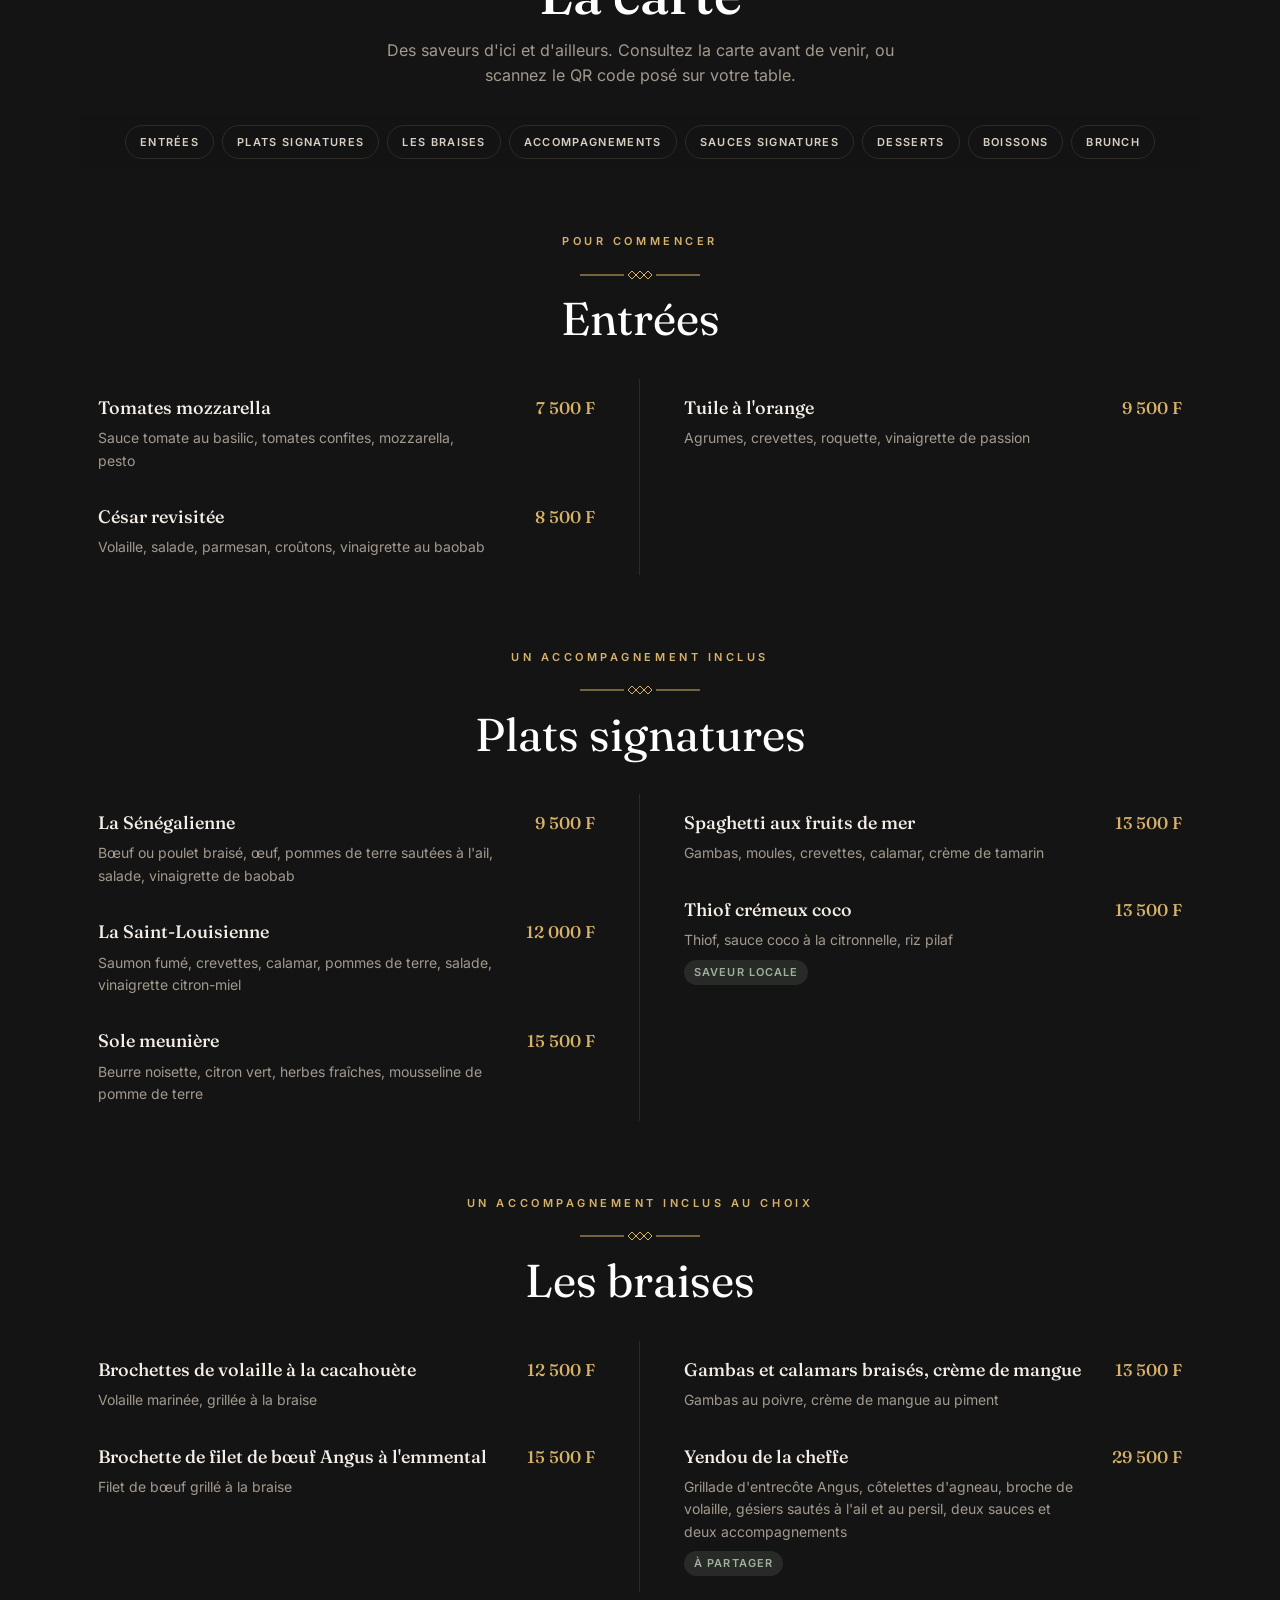
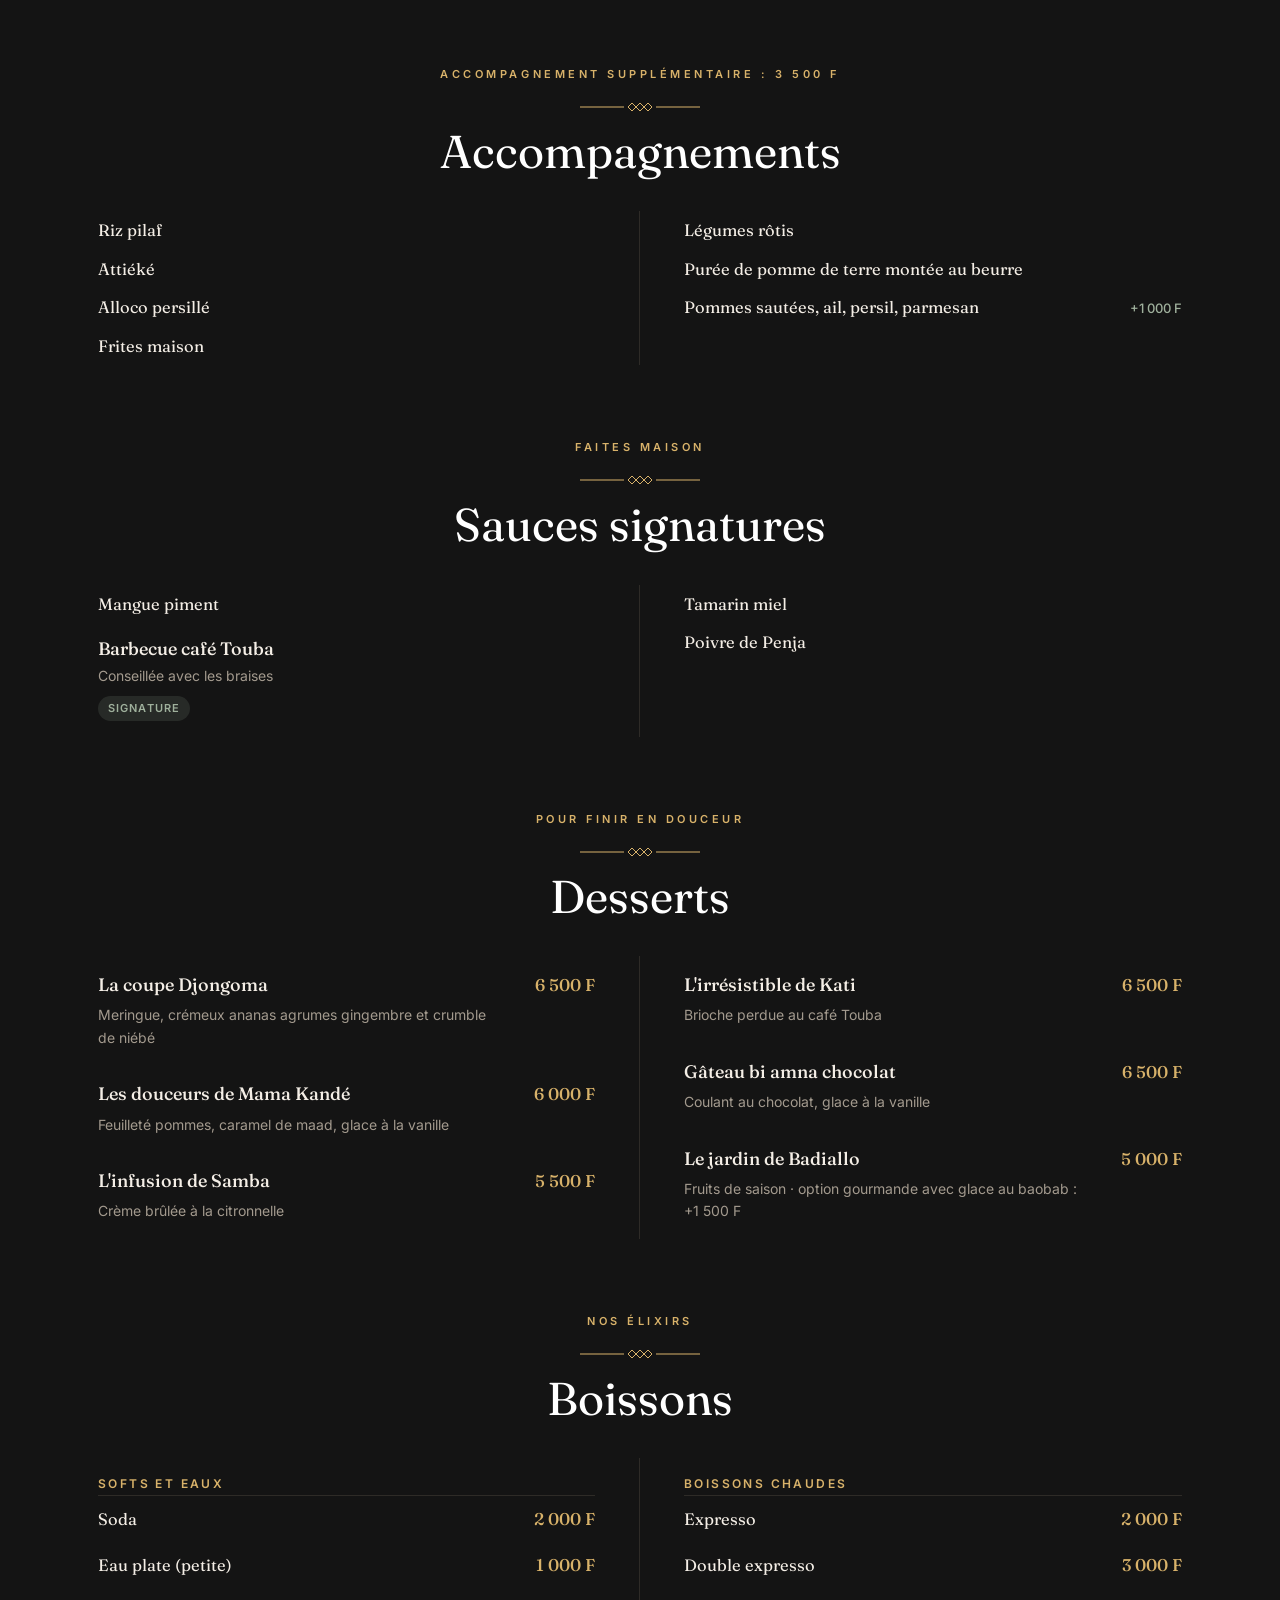
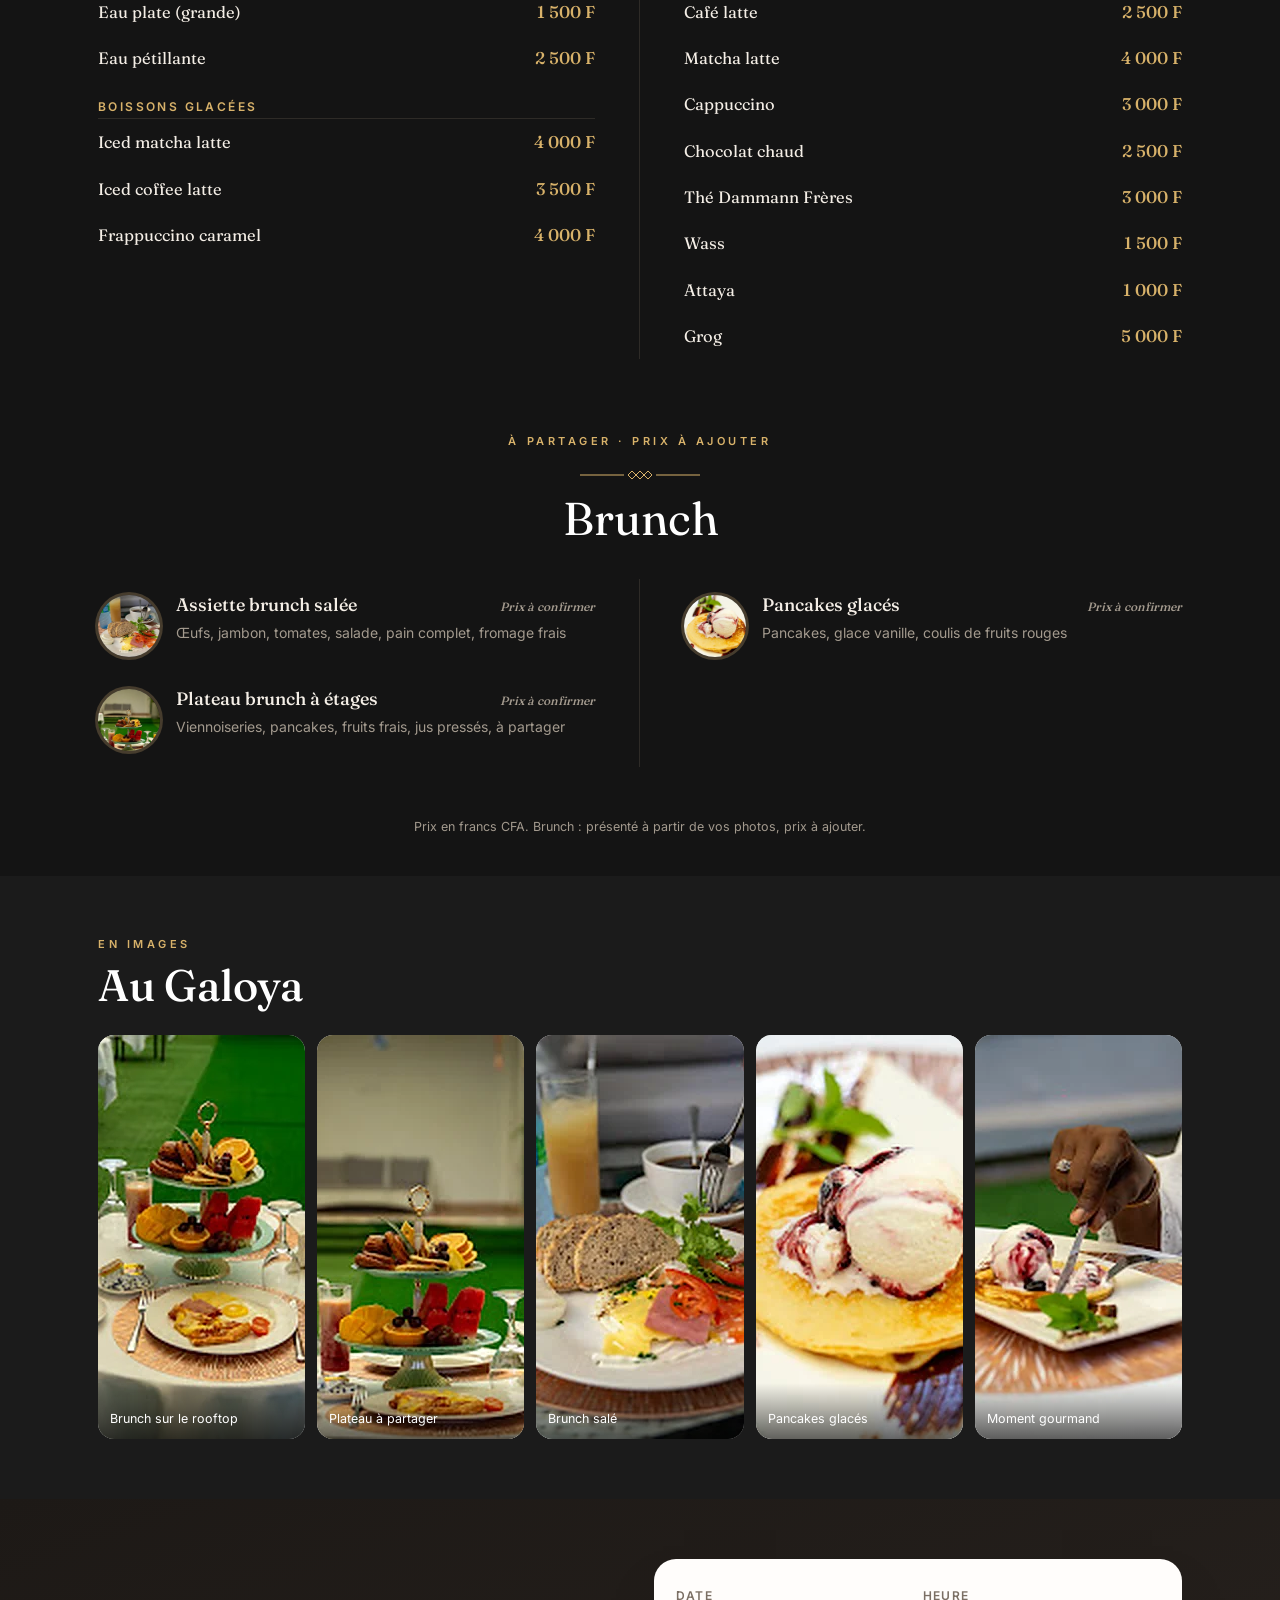
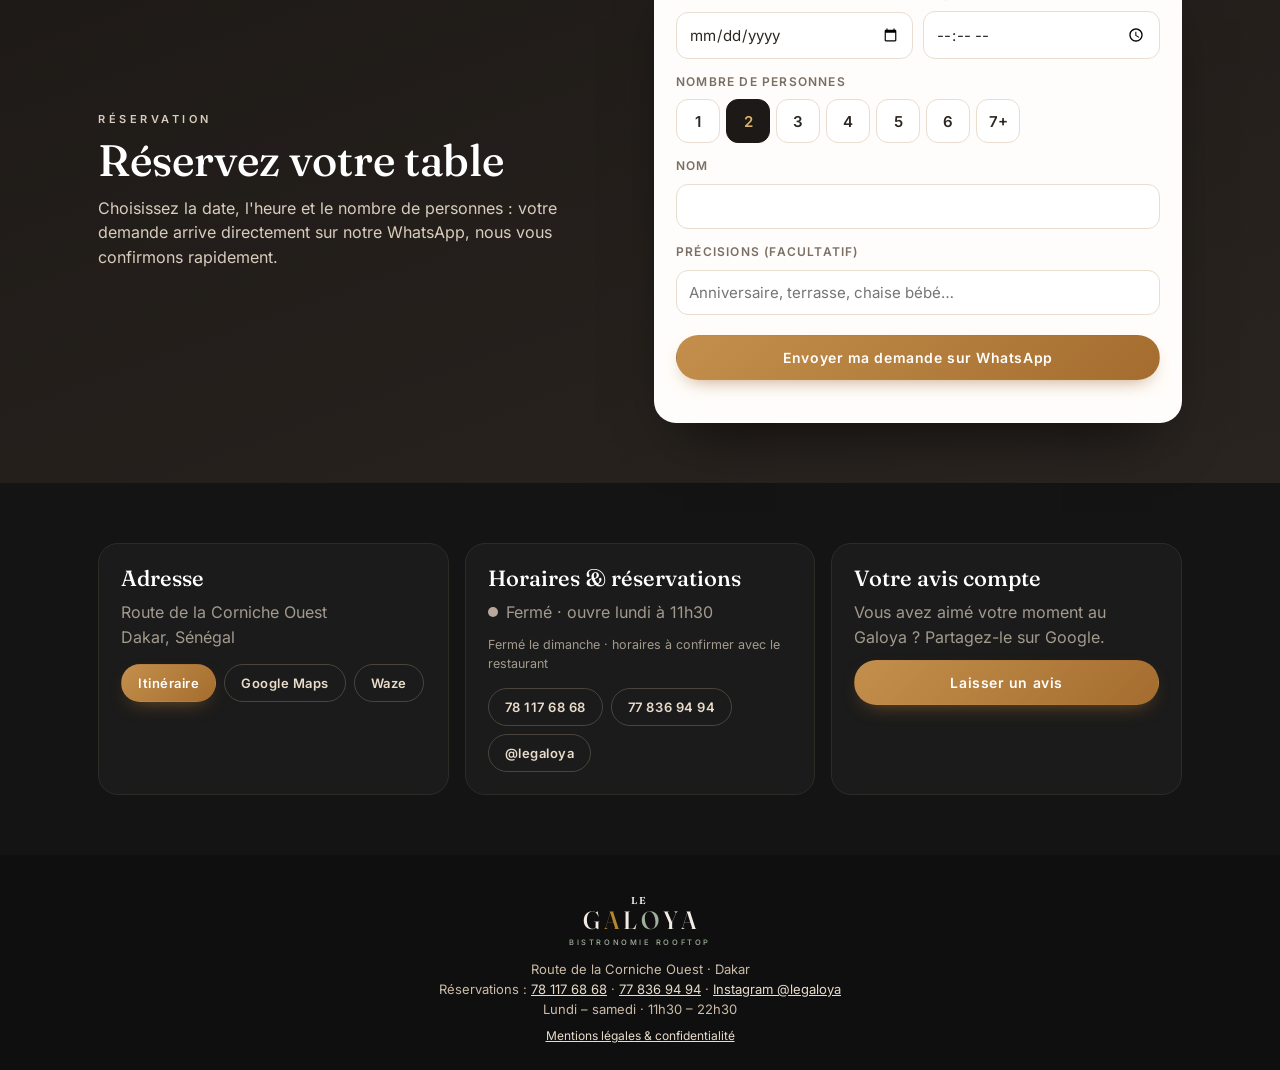
==== commit 8ae41ca1: "En-tête photo plein écran : plateau brunch en fond, texte centré Co-Authored-By: Claude Opus 5.5 <no" ====
--- a/index.html
+++ b/index.html
@@ -11,6 +11,7 @@
 <meta name="theme-color" content="#f8f4f2">
 <link rel="preload" href="fonts/fraunces.woff2" as="font" type="font/woff2" crossorigin>
 <link rel="icon" href="favicon.svg" type="image/svg+xml">
+<link rel="preload" href="img/hero-plateau.webp" as="image" fetchpriority="high">
 <link rel="stylesheet" href="styles.css">
 </head>
 <body>
@@ -30,24 +31,20 @@
 </div></header>
 
 <main id="accueil">
-<section class="hero"><div class="wrap hero-grid">
-  <div class="hero-text">
-    <p class="kicker">Bistronomie · Rooftop · Vue sur la Corniche</p>
-    <h1>Des saveurs d'ici et d'ailleurs,<br><em>vue sur la Corniche.</em></h1>
-    <p>Du petit-déjeuner au dîner : plats signatures, poissons et grillades à la braise, saveurs du Sénégal revisitées : thiof crémeux coco, vinaigrette au baobab, yendou de la cheffe… et des brunchs gourmands à partager sur notre rooftop.</p>
+<section class="hero hero-photo">
+  <div class="hero-bg" role="img" aria-label="Plateau brunch à étages servi sur le rooftop du Galoya"></div>
+  <div class="wrap hero-center">
+    <p class="kicker">Bistronomie · Rooftop · Corniche Ouest</p>
+    <span class="orn" aria-hidden="true"><svg viewBox="0 0 120 12"><path d="M0 6h44M76 6h44"/><path d="M48 6l4-4 4 4-4 4zM56 6l4-4 4 4-4 4zM64 6l4-4 4 4-4 4z"/></svg></span>
+    <h1>Des saveurs d'ici et d'ailleurs</h1>
+    <p class="hero-sub">Du petit-déjeuner au dîner, la cuisine de la cheffe avec vue sur la Corniche.</p>
     <div class="ctas">
-      <a class="btn btn-gold" href="#menu">Voir le menu</a>
-      <a class="btn btn-line" href="#reserver">Réserver une table</a>
+      <a class="btn btn-frame" href="#menu">Voir la carte</a>
+      <a class="btn btn-gold" href="#reserver">Réserver une table</a>
     </div>
-    <ul class="perks"><li>Rooftop &amp; terrasse</li><li>Livraison</li><li>À emporter</li><li>Wi-Fi</li></ul>
-    <p class="rating"><span class="stars" aria-hidden="true">★★★★☆</span> 4,2 / 5 sur Google (10 avis) · <span id="openNow">Lun–sam · 11h30–22h30</span></p>
+    <p class="rating"><span class="stars" aria-hidden="true">★★★★☆</span> 4,2 / 5 sur Google · <span id="openNow">Lun–sam · 11h30–22h30</span></p>
   </div>
-  <div class="hero-photos" aria-hidden="true">
-    <img class="p1" src="img/plateau-brunch.webp" alt="" width="304" height="404">
-    <img class="p2" src="img/pancakes.webp" alt="" width="304" height="404">
-    <img class="p3" src="img/brunch-sale.webp" alt="" width="304" height="404">
-  </div>
-</div></section>
+</section>
 
 <section id="apropos" class="about dark"><div class="wrap">
   <div class="m-intro"><p class="kicker">Bienvenue</p><span class="orn" aria-hidden="true"><svg viewBox="0 0 120 12"><path d="M0 6h44M76 6h44"/><path d="M48 6l4-4 4 4-4 4zM56 6l4-4 4 4-4 4zM64 6l4-4 4 4-4 4z"/></svg></span><h2>Le Galoya</h2>
--- a/styles.css
+++ b/styles.css
@@ -262,3 +262,21 @@
 /* Corrections audit */
 .hero-photos img{height:auto;aspect-ratio:3/4;object-fit:cover}
 .sr{position:absolute;width:1px;height:1px;overflow:hidden;clip:rect(0 0 0 0);white-space:nowrap}
+
+/* ===== En-tête photo plein écran, texte centré ===== */
+.hero.hero-photo{position:relative;padding:0;min-height:clamp(440px,72vh,640px);display:flex;align-items:center;overflow:hidden;background:#0d0d0d}
+.hero-bg{position:absolute;inset:-12px;background:url(img/hero-plateau.webp) center 45%/cover no-repeat;transform:scale(1.03)}
+.hero-photo::before{content:"";position:absolute;inset:0;z-index:1;background:
+  radial-gradient(ellipse 80% 70% at 50% 50%,rgba(10,10,10,.45),rgba(10,10,10,.82)),
+  linear-gradient(rgba(10,10,10,.35),rgba(10,10,10,.65))}
+.hero-center{position:relative;z-index:2;text-align:center;display:flex;flex-direction:column;align-items:center;padding-top:40px;padding-bottom:40px}
+.hero-photo h1{font-family:Fraunces,Georgia,serif;font-weight:300;font-size:clamp(38px,7vw,72px);letter-spacing:.01em;color:#fff;margin:6px 0 14px;text-shadow:0 2px 24px rgba(0,0,0,.5)}
+.hero-sub{color:#e3d9cc;max-width:46ch;font-size:16.5px}
+.hero-photo .ctas{justify-content:center;margin:26px 0 16px}
+.hero-photo .btn-frame{border-radius:2px}
+.hero-photo .btn-gold{border-radius:2px;letter-spacing:.14em;text-transform:uppercase;font-size:11.5px;padding:12px 20px}
+.hero-photo .rating{color:#cbbba8;font-size:13px}
+.hero-bg{background-position:center 55%}
+.hero-photo::before{background:
+  radial-gradient(ellipse 75% 65% at 50% 48%,rgba(10,10,10,.5),rgba(10,10,10,.72)),
+  linear-gradient(rgba(10,10,10,.2),rgba(10,10,10,.45))}
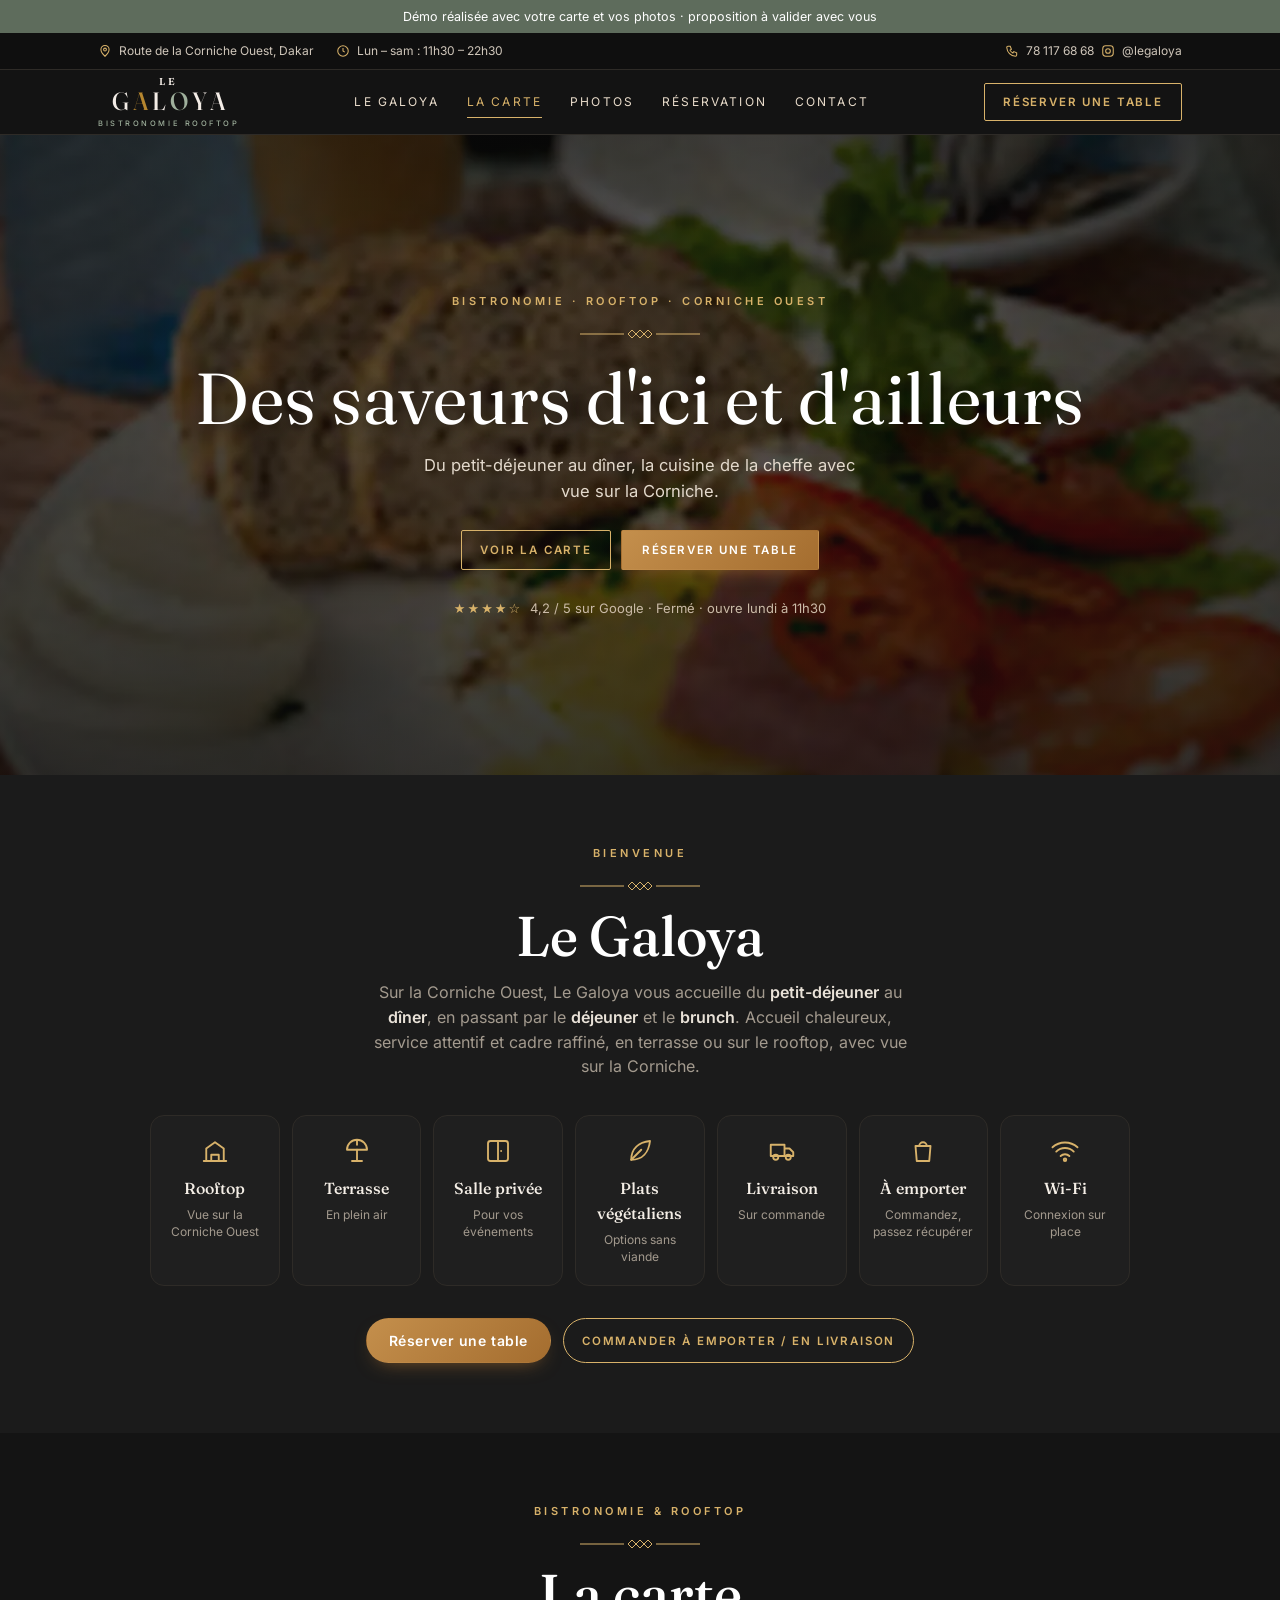
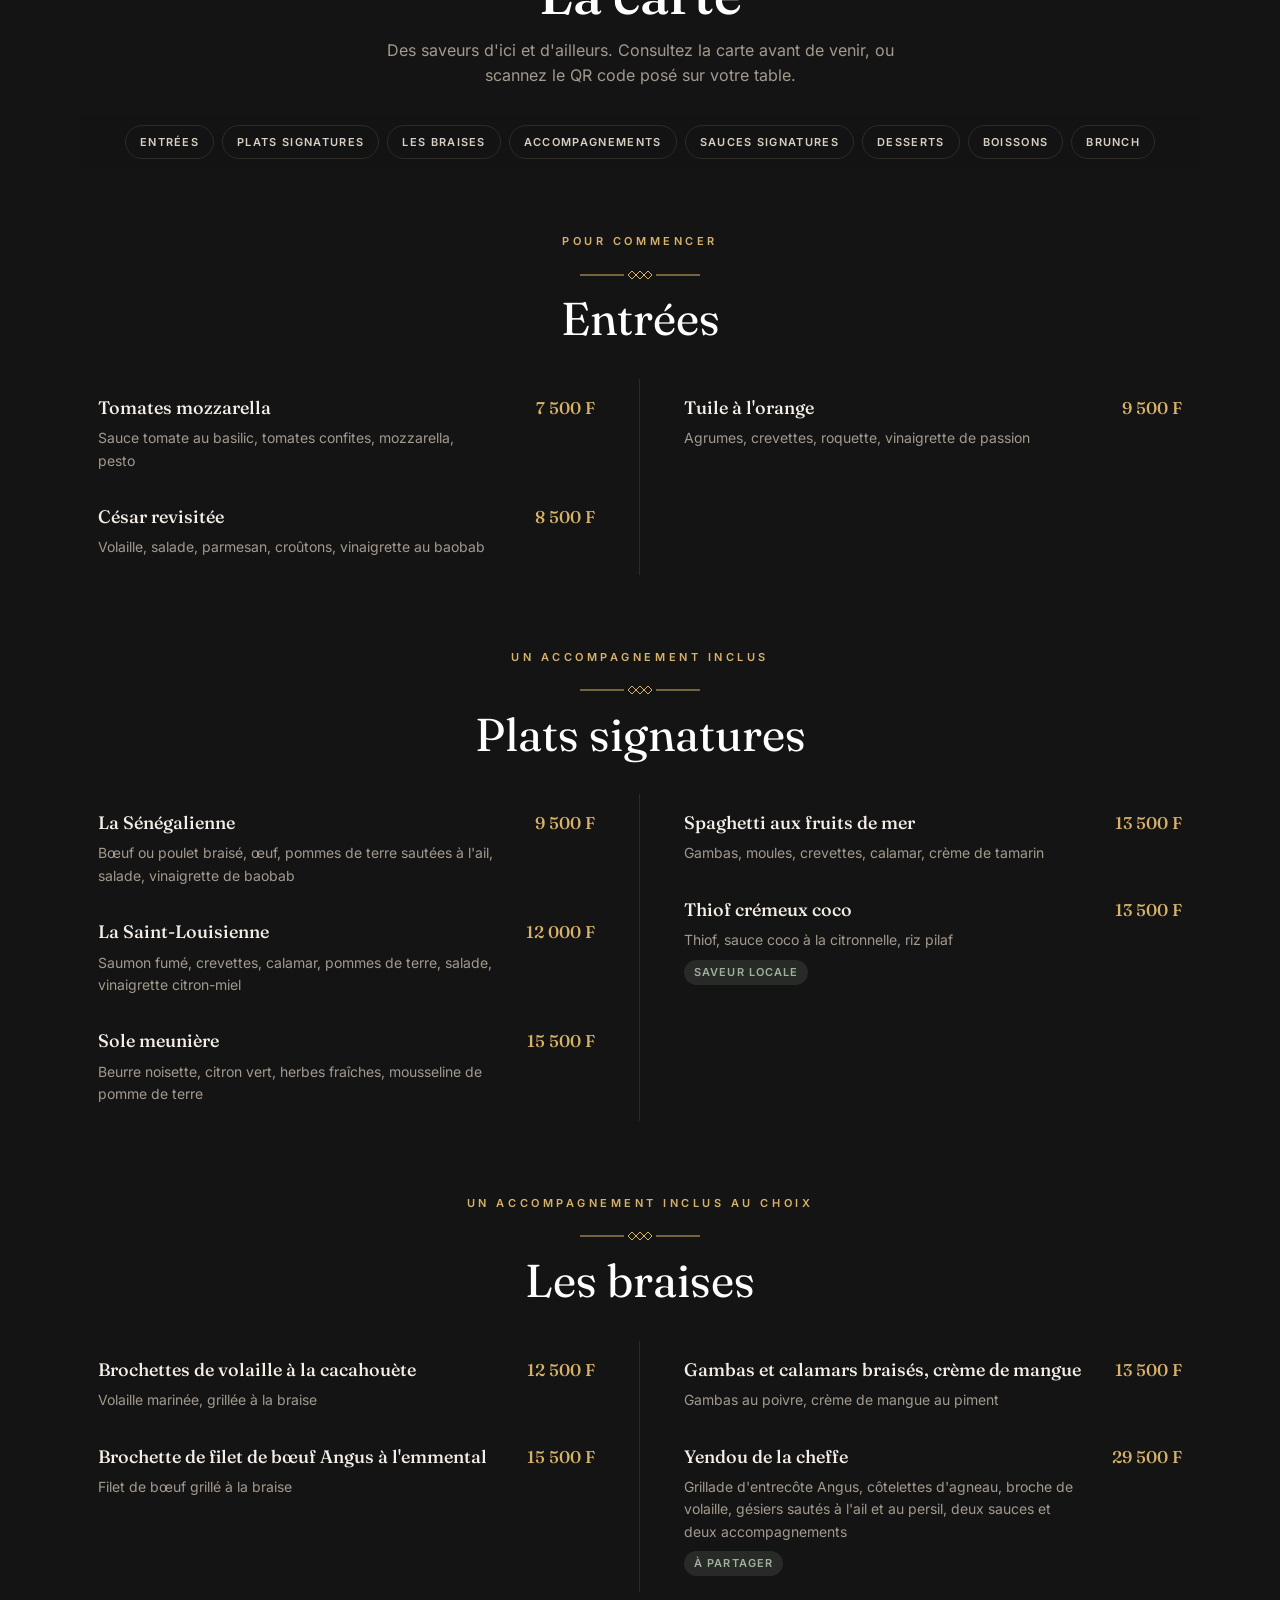
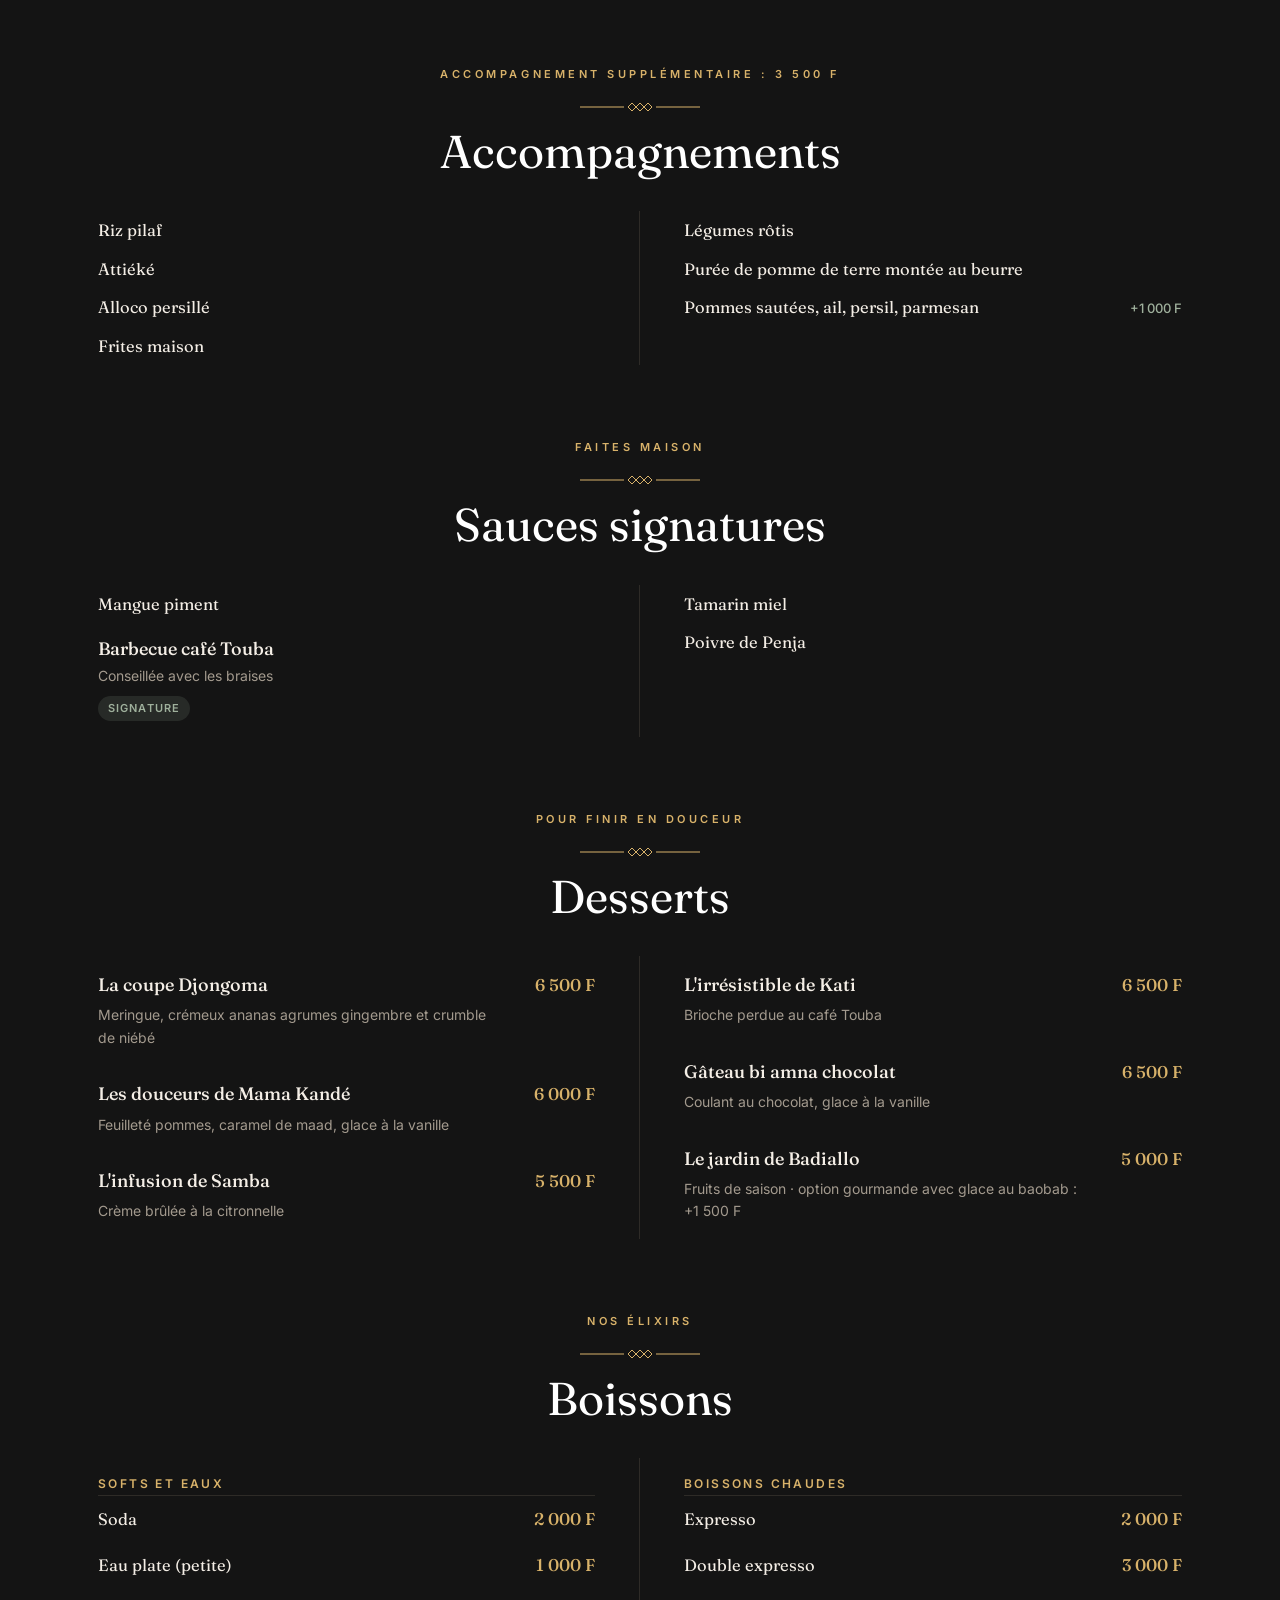
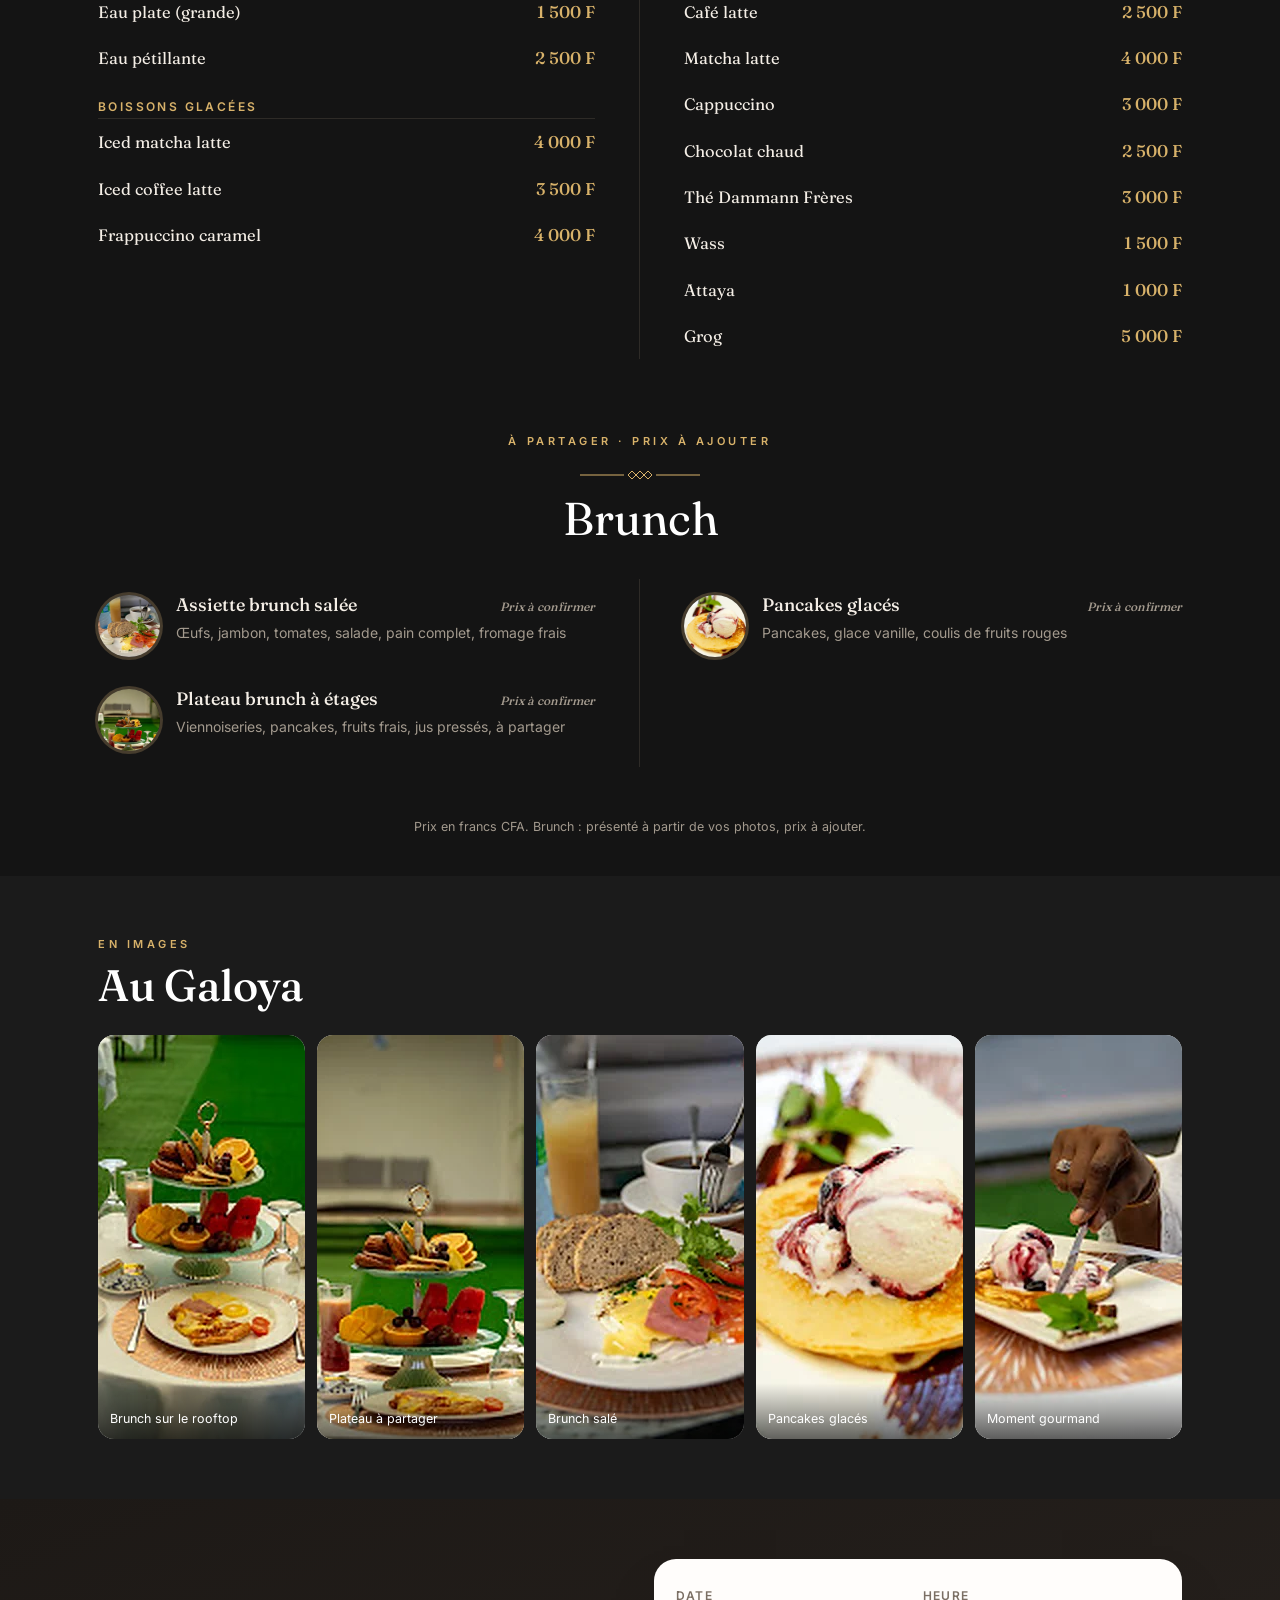
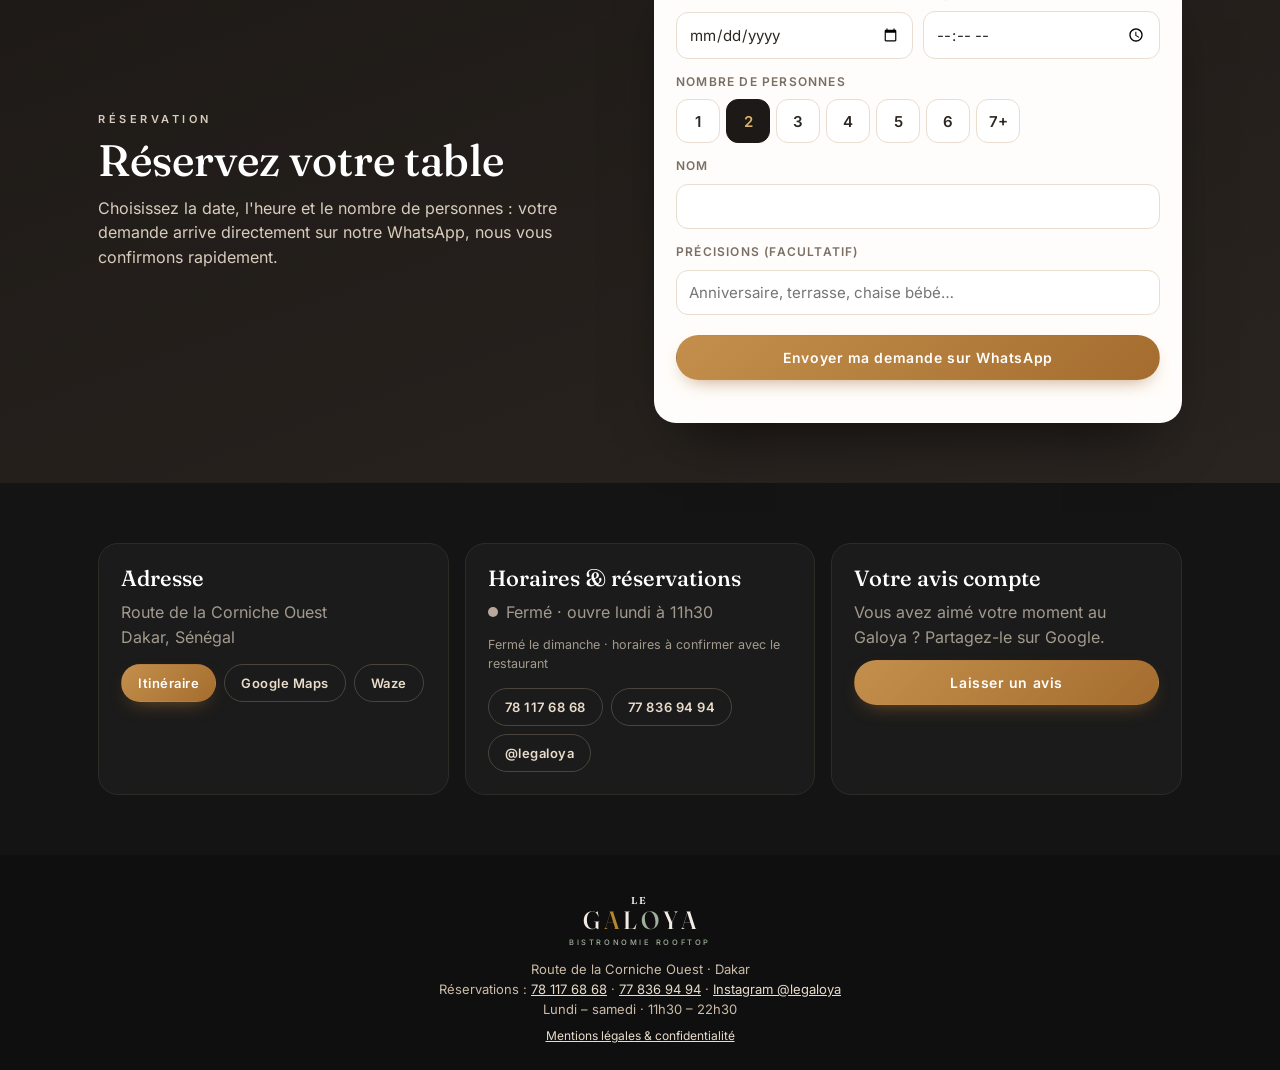
==== commit 64f3e59a: "En-tête : photo de l'assiette brunch salée en fond Co-Authored-By: Claude Opus 5.5 <noreply@anthropi" ====
--- a/index.html
+++ b/index.html
@@ -11,7 +11,7 @@
 <meta name="theme-color" content="#f8f4f2">
 <link rel="preload" href="fonts/fraunces.woff2" as="font" type="font/woff2" crossorigin>
 <link rel="icon" href="favicon.svg" type="image/svg+xml">
-<link rel="preload" href="img/hero-plateau.webp" as="image" fetchpriority="high">
+<link rel="preload" href="img/hero-assiette.webp" as="image" fetchpriority="high">
 <link rel="stylesheet" href="styles.css">
 </head>
 <body>
@@ -32,7 +32,7 @@
 
 <main id="accueil">
 <section class="hero hero-photo">
-  <div class="hero-bg" role="img" aria-label="Plateau brunch à étages servi sur le rooftop du Galoya"></div>
+  <div class="hero-bg" role="img" aria-label="Assiette brunch salée du Galoya : pain complet, œufs, jambon et tomates"></div>
   <div class="wrap hero-center">
     <p class="kicker">Bistronomie · Rooftop · Corniche Ouest</p>
     <span class="orn" aria-hidden="true"><svg viewBox="0 0 120 12"><path d="M0 6h44M76 6h44"/><path d="M48 6l4-4 4 4-4 4zM56 6l4-4 4 4-4 4zM64 6l4-4 4 4-4 4z"/></svg></span>
--- a/styles.css
+++ b/styles.css
@@ -265,7 +265,7 @@
 
 /* ===== En-tête photo plein écran, texte centré ===== */
 .hero.hero-photo{position:relative;padding:0;min-height:clamp(440px,72vh,640px);display:flex;align-items:center;overflow:hidden;background:#0d0d0d}
-.hero-bg{position:absolute;inset:-12px;background:url(img/hero-plateau.webp) center 45%/cover no-repeat;transform:scale(1.03)}
+.hero-bg{position:absolute;inset:-12px;background:url(img/hero-assiette.webp) center 45%/cover no-repeat;transform:scale(1.03)}
 .hero-photo::before{content:"";position:absolute;inset:0;z-index:1;background:
   radial-gradient(ellipse 80% 70% at 50% 50%,rgba(10,10,10,.45),rgba(10,10,10,.82)),
   linear-gradient(rgba(10,10,10,.35),rgba(10,10,10,.65))}
